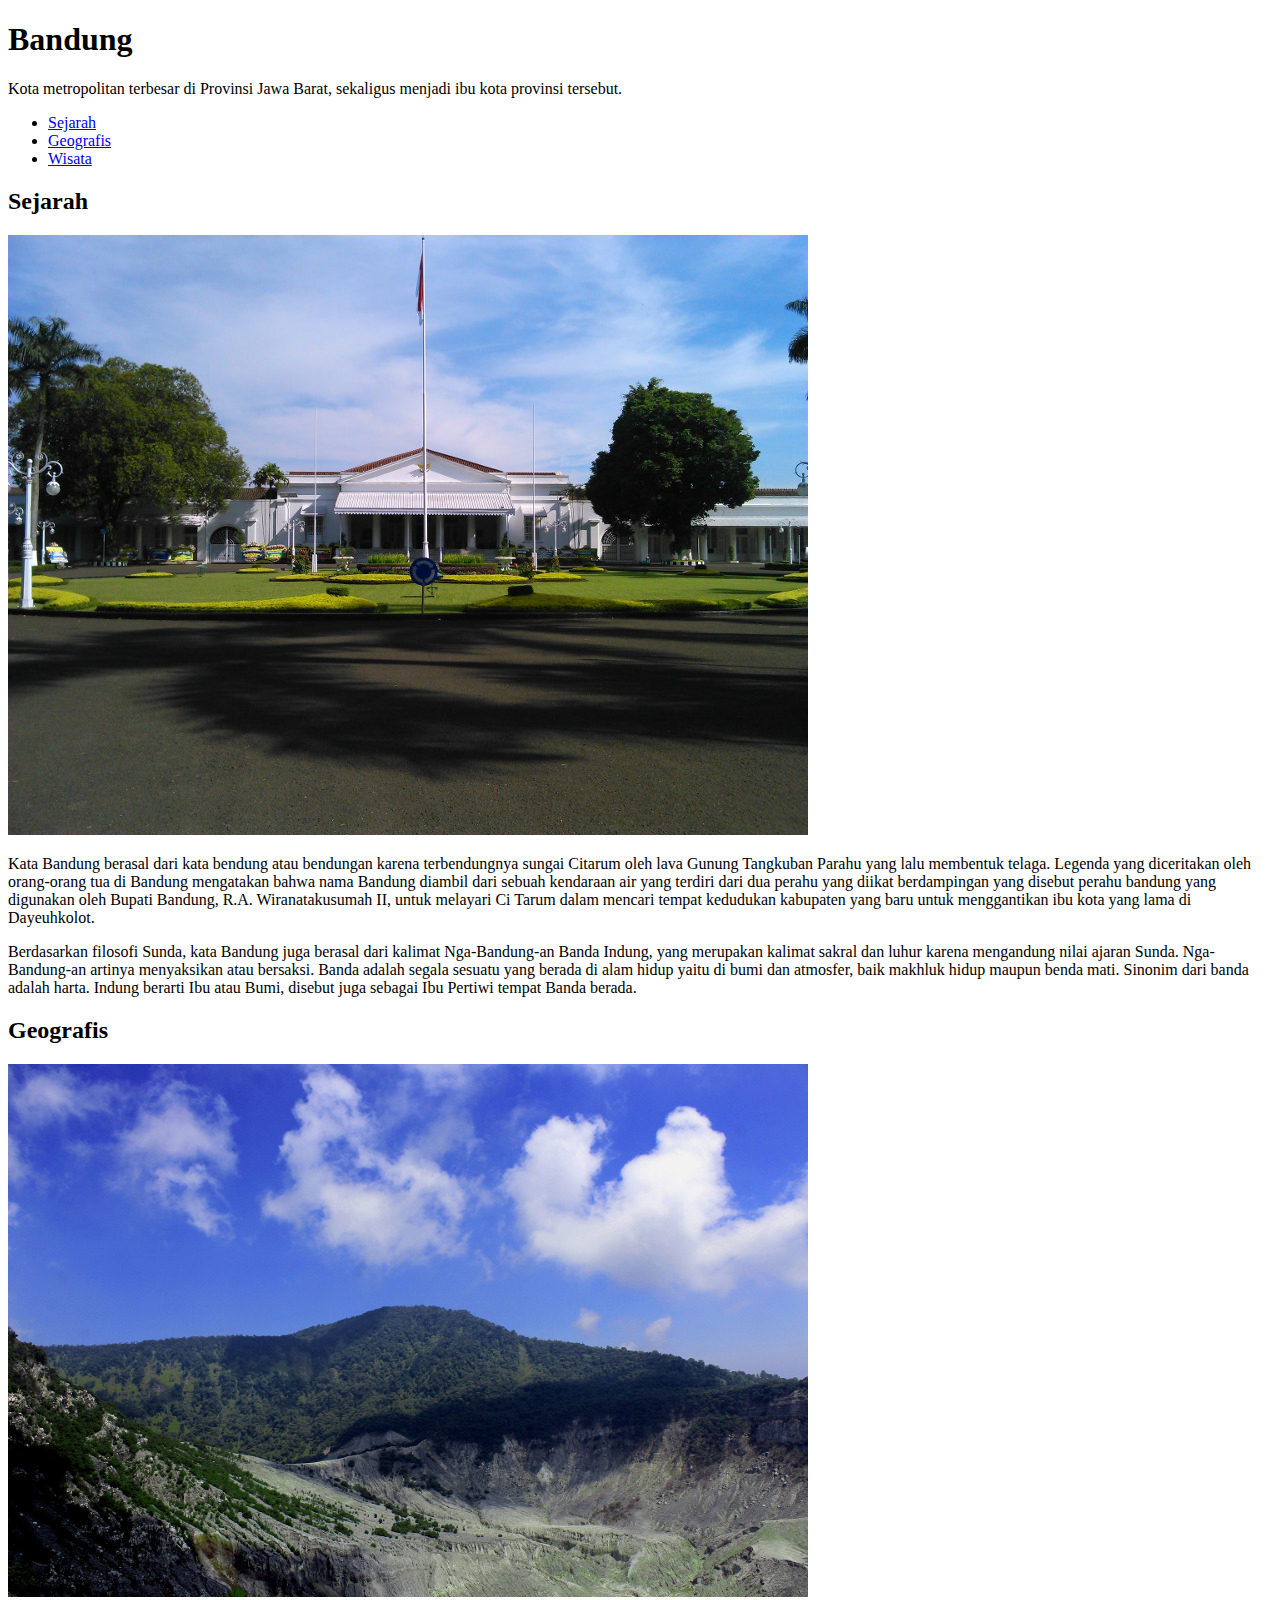
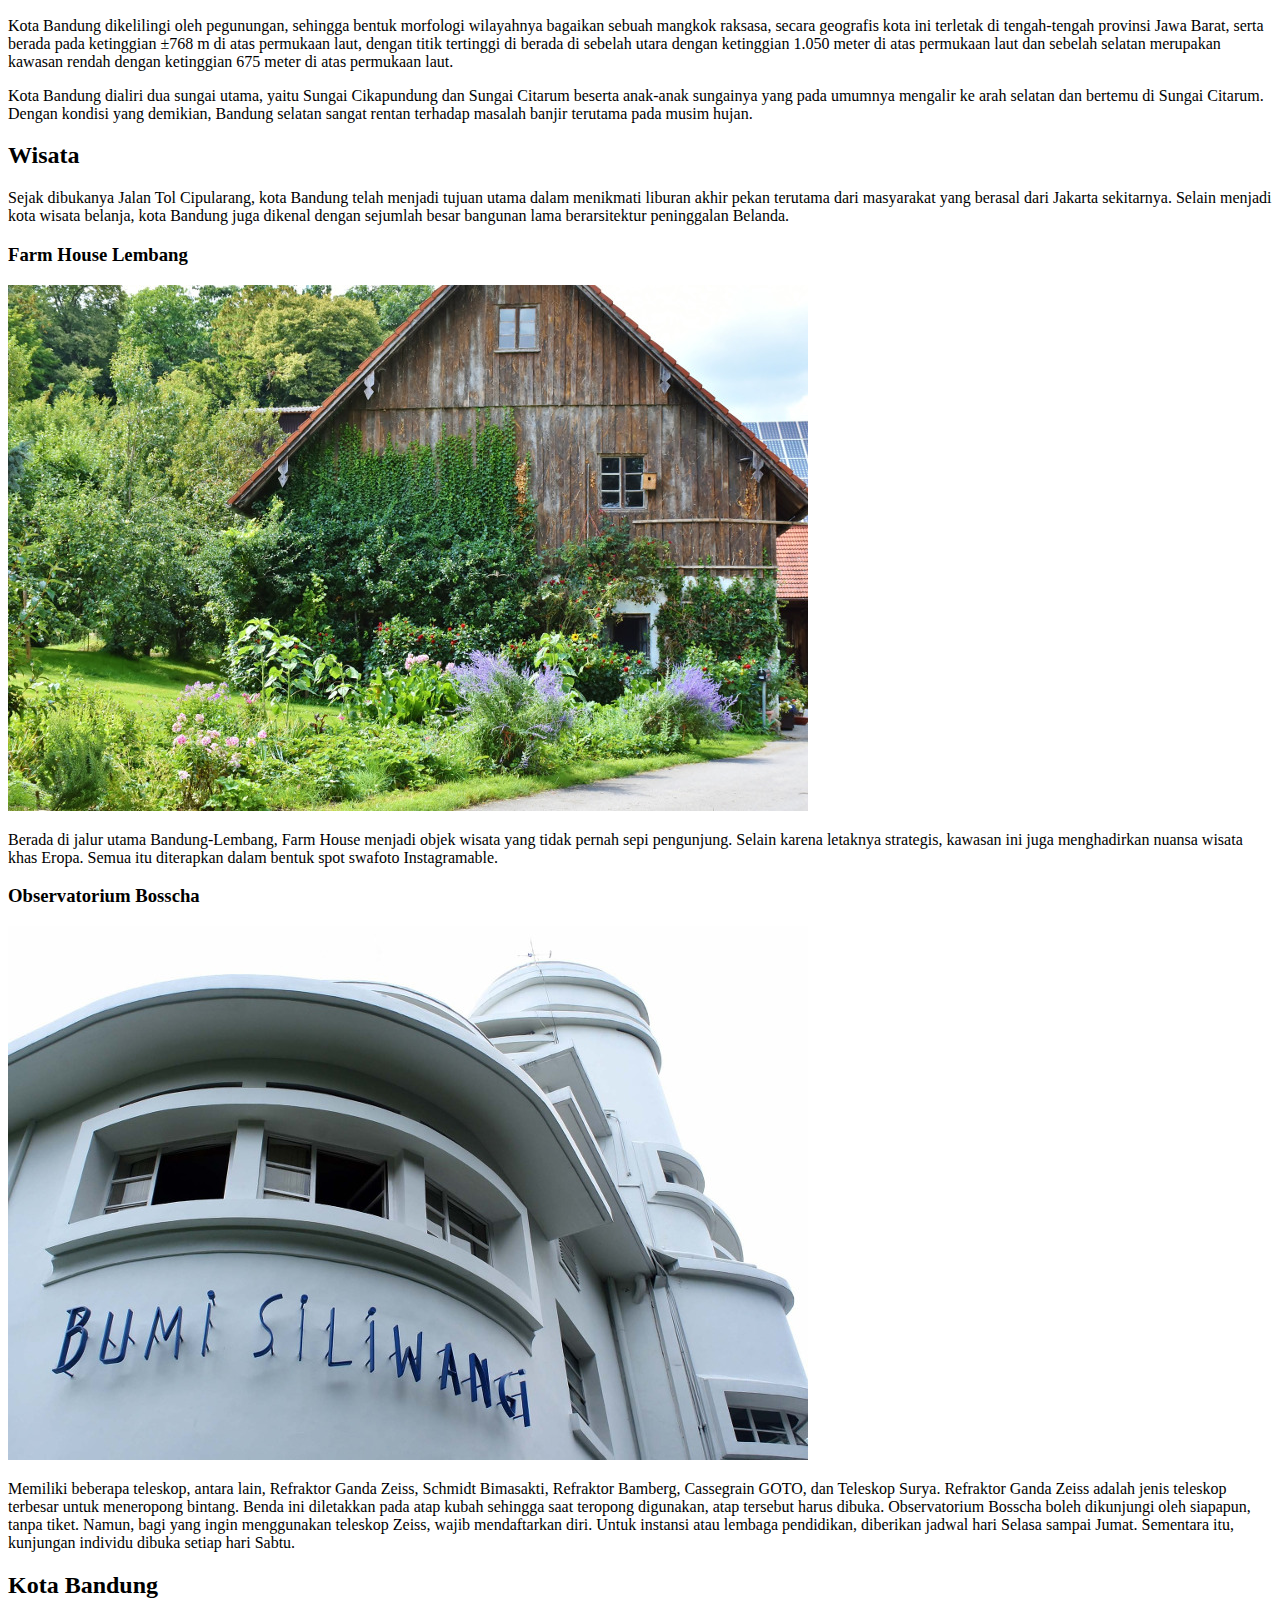
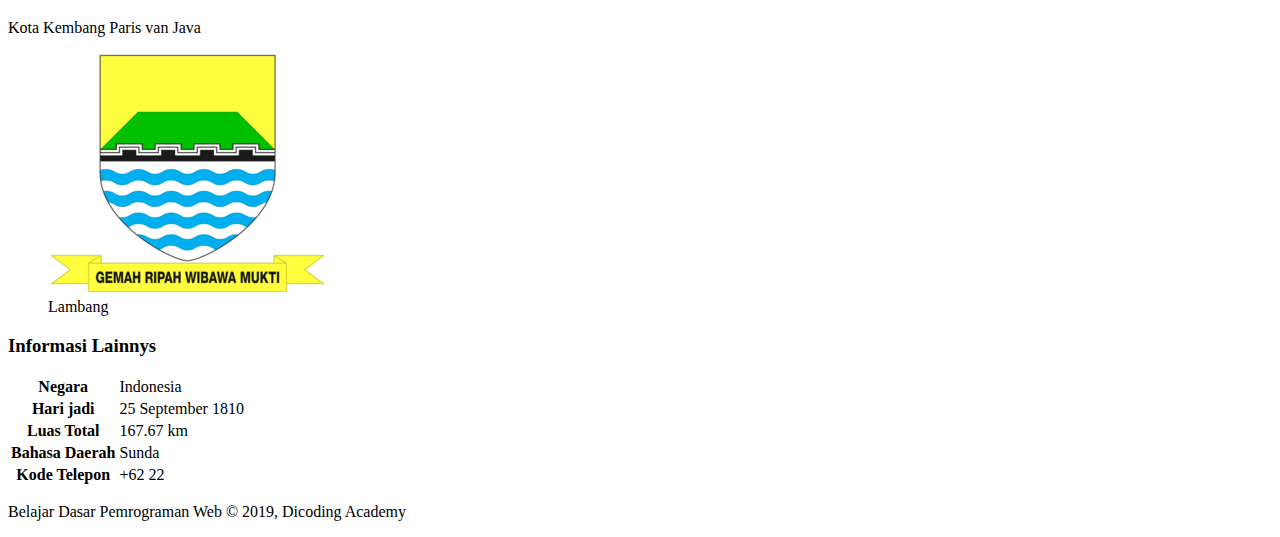
==== index.html @ 27c23dca "Menerapkan Elemen Tabel pada Halaman Profil" ====
<!DOCTYPE html>
<html>

<head>
    <meta charset="utf-8">
    <title>Halaman Profil Bandung</title>
</head>

<body>
    <header>
        <h1>Bandung</h1>
        <p>
            Kota metropolitan terbesar di Provinsi Jawa Barat, sekaligus menjadi ibu
            kota provinsi tersebut.
        </p>

        <nav>
            <ul>
                <li>
                    <a href="#sejarah">Sejarah</a>
                </li>
                <li>
                    <a href="#geografis">Geografis</a>
                </li>
                <li>
                    <a href="#wisata">Wisata</a>
                </li>
            </ul>
        </nav>
    </header>

    <main>
        <div id="content">
            <article id="sejarah">
                <h2>Sejarah</h2>
                <img src="assets/image/history.jpg" alt="Sejarah" />
                <p>
                    Kata Bandung berasal dari kata bendung atau bendungan karena terbendungnya
                    sungai Citarum oleh lava Gunung Tangkuban Parahu yang lalu membentuk
                    telaga. Legenda yang diceritakan oleh orang-orang tua di Bandung
                    mengatakan bahwa nama Bandung diambil dari sebuah kendaraan air yang
                    terdiri dari dua perahu yang diikat berdampingan yang disebut perahu
                    bandung yang digunakan oleh Bupati Bandung, R.A. Wiranatakusumah II, untuk
                    melayari Ci Tarum dalam mencari tempat kedudukan kabupaten yang baru untuk
                    menggantikan ibu kota yang lama di Dayeuhkolot.
                </p>
                <p>
                    Berdasarkan filosofi Sunda, kata Bandung juga berasal dari kalimat
                    Nga-Bandung-an Banda Indung, yang merupakan kalimat sakral dan luhur
                    karena mengandung nilai ajaran Sunda. Nga-Bandung-an artinya menyaksikan
                    atau bersaksi. Banda adalah segala sesuatu yang berada di alam hidup yaitu
                    di bumi dan atmosfer, baik makhluk hidup maupun benda mati. Sinonim dari
                    banda adalah harta. Indung berarti Ibu atau Bumi, disebut juga sebagai Ibu
                    Pertiwi tempat Banda berada.
                </p>
            </article>

            <article id="geografis">
                <h2>Geografis</h2>
                <img src="assets/image/geografis.jpg" alt="Geografis" />
                <p>
                    Kota Bandung dikelilingi oleh pegunungan, sehingga bentuk morfologi
                    wilayahnya bagaikan sebuah mangkok raksasa, secara geografis kota ini
                    terletak di tengah-tengah provinsi Jawa Barat, serta berada pada
                    ketinggian ±768 m di atas permukaan laut, dengan titik tertinggi di berada
                    di sebelah utara dengan ketinggian 1.050 meter di atas permukaan laut dan
                    sebelah selatan merupakan kawasan rendah dengan ketinggian 675 meter di
                    atas permukaan laut.
                </p>
                <p>
                    Kota Bandung dialiri dua sungai utama, yaitu Sungai Cikapundung dan Sungai
                    Citarum beserta anak-anak sungainya yang pada umumnya mengalir ke arah
                    selatan dan bertemu di Sungai Citarum. Dengan kondisi yang demikian,
                    Bandung selatan sangat rentan terhadap masalah banjir terutama pada musim
                    hujan.
                </p>
            </article>

            <article id="wisata">
                <h2>Wisata</h2>
                <p>
                    Sejak dibukanya Jalan Tol Cipularang, kota Bandung telah menjadi tujuan
                    utama dalam menikmati liburan akhir pekan terutama dari masyarakat yang
                    berasal dari Jakarta sekitarnya. Selain menjadi kota wisata belanja, kota
                    Bandung juga dikenal dengan sejumlah besar bangunan lama berarsitektur
                    peninggalan Belanda.
                </p>

                <section>
                    <h3>Farm House Lembang</h3>
                    <img src="assets/image/farm-house.jpg" alt="Farm house" />
                    <p>
                        Berada di jalur utama Bandung-Lembang, Farm House menjadi objek wisata
                        yang tidak pernah sepi pengunjung. Selain karena letaknya strategis,
                        kawasan ini juga menghadirkan nuansa wisata khas Eropa. Semua itu
                        diterapkan dalam bentuk spot swafoto Instagramable.
                    </p>
                </section>

                <section>
                    <h3>Observatorium Bosscha</h3>
                    <img src="assets/image/bosscha.jpg" alt="Bosscha" />
                    <p>
                        Memiliki beberapa teleskop, antara lain, Refraktor Ganda Zeiss, Schmidt
                        Bimasakti, Refraktor Bamberg, Cassegrain GOTO, dan Teleskop Surya.
                        Refraktor Ganda Zeiss adalah jenis teleskop terbesar untuk meneropong
                        bintang. Benda ini diletakkan pada atap kubah sehingga saat teropong
                        digunakan, atap tersebut harus dibuka. Observatorium Bosscha boleh
                        dikunjungi oleh siapapun, tanpa tiket. Namun, bagi yang ingin menggunakan
                        teleskop Zeiss, wajib mendaftarkan diri. Untuk instansi atau lembaga
                        pendidikan, diberikan jadwal hari Selasa sampai Jumat. Sementara itu,
                        kunjungan individu dibuka setiap hari Sabtu.
                    </p>
                </section>
            </article>
        </div>

        <aside>
            <article>
                <header>
                    <h2>Kota Bandung</h2>
                    <p>Kota Kembang Paris van Java</p>
                    <figure>
                        <img src="assets/image/bandung-badge.png">
                        <figcaption>Lambang</figcaption>
                    </figure>
                </header>

                <section>
                    <h3>Informasi Lainnys</h3>

                    <table>
                        <tr>
                            <th>Negara</th>
                            <td>Indonesia</td>
                        </tr>
                        <tr>
                            <th>Hari jadi</th>
                            <td>25 September 1810</td>
                        </tr>
                        <tr>
                            <th>Luas Total</th>
                            <td>167.67 km</td>
                        </tr>
                        <tr>
                            <th>Bahasa Daerah</th>
                            <td>Sunda</td>
                        </tr>
                        <tr>
                            <th>Kode Telepon</th>
                            <td>+62 22</td>
                        </tr>
                    </table>
                </section>
            </article>
        </aside>
    </main>

    <footer>
        <p>Belajar Dasar Pemrograman Web &#169; 2019, Dicoding Academy</p>
    </footer>
</body>

</html>
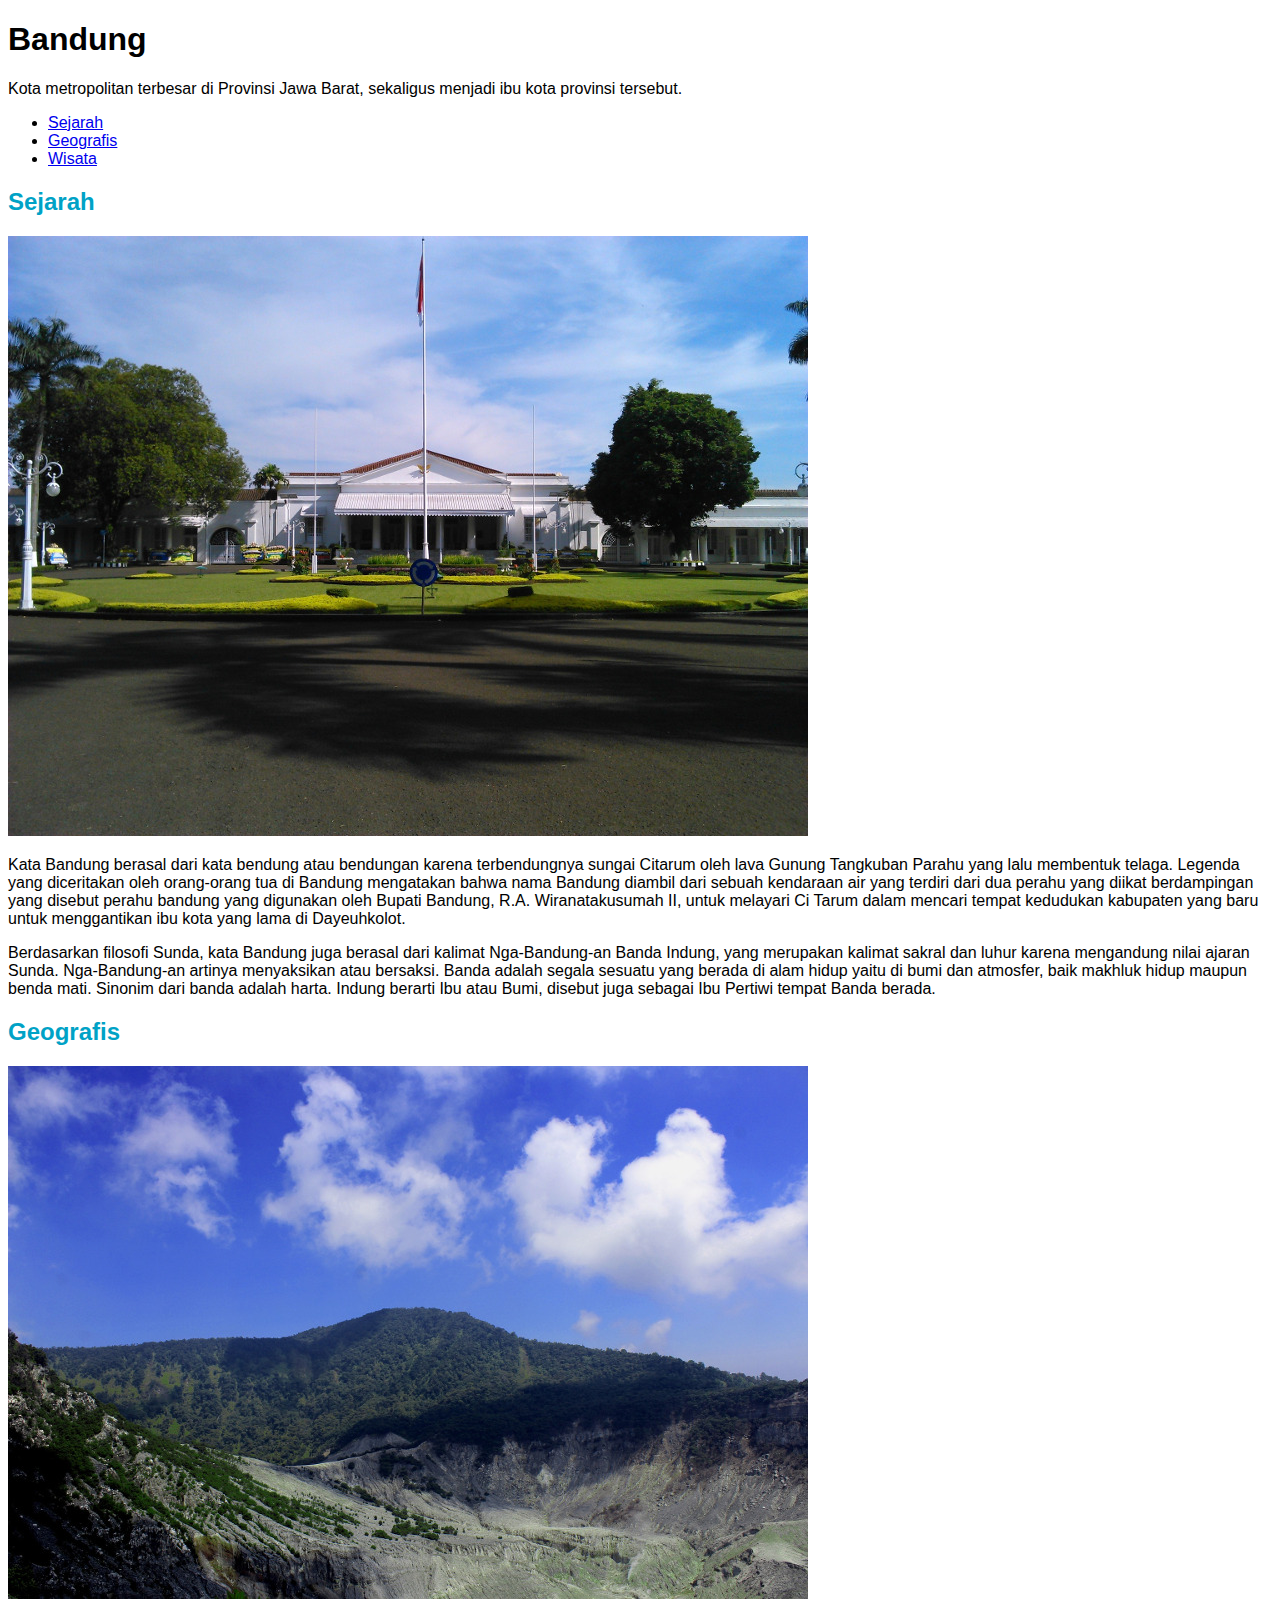
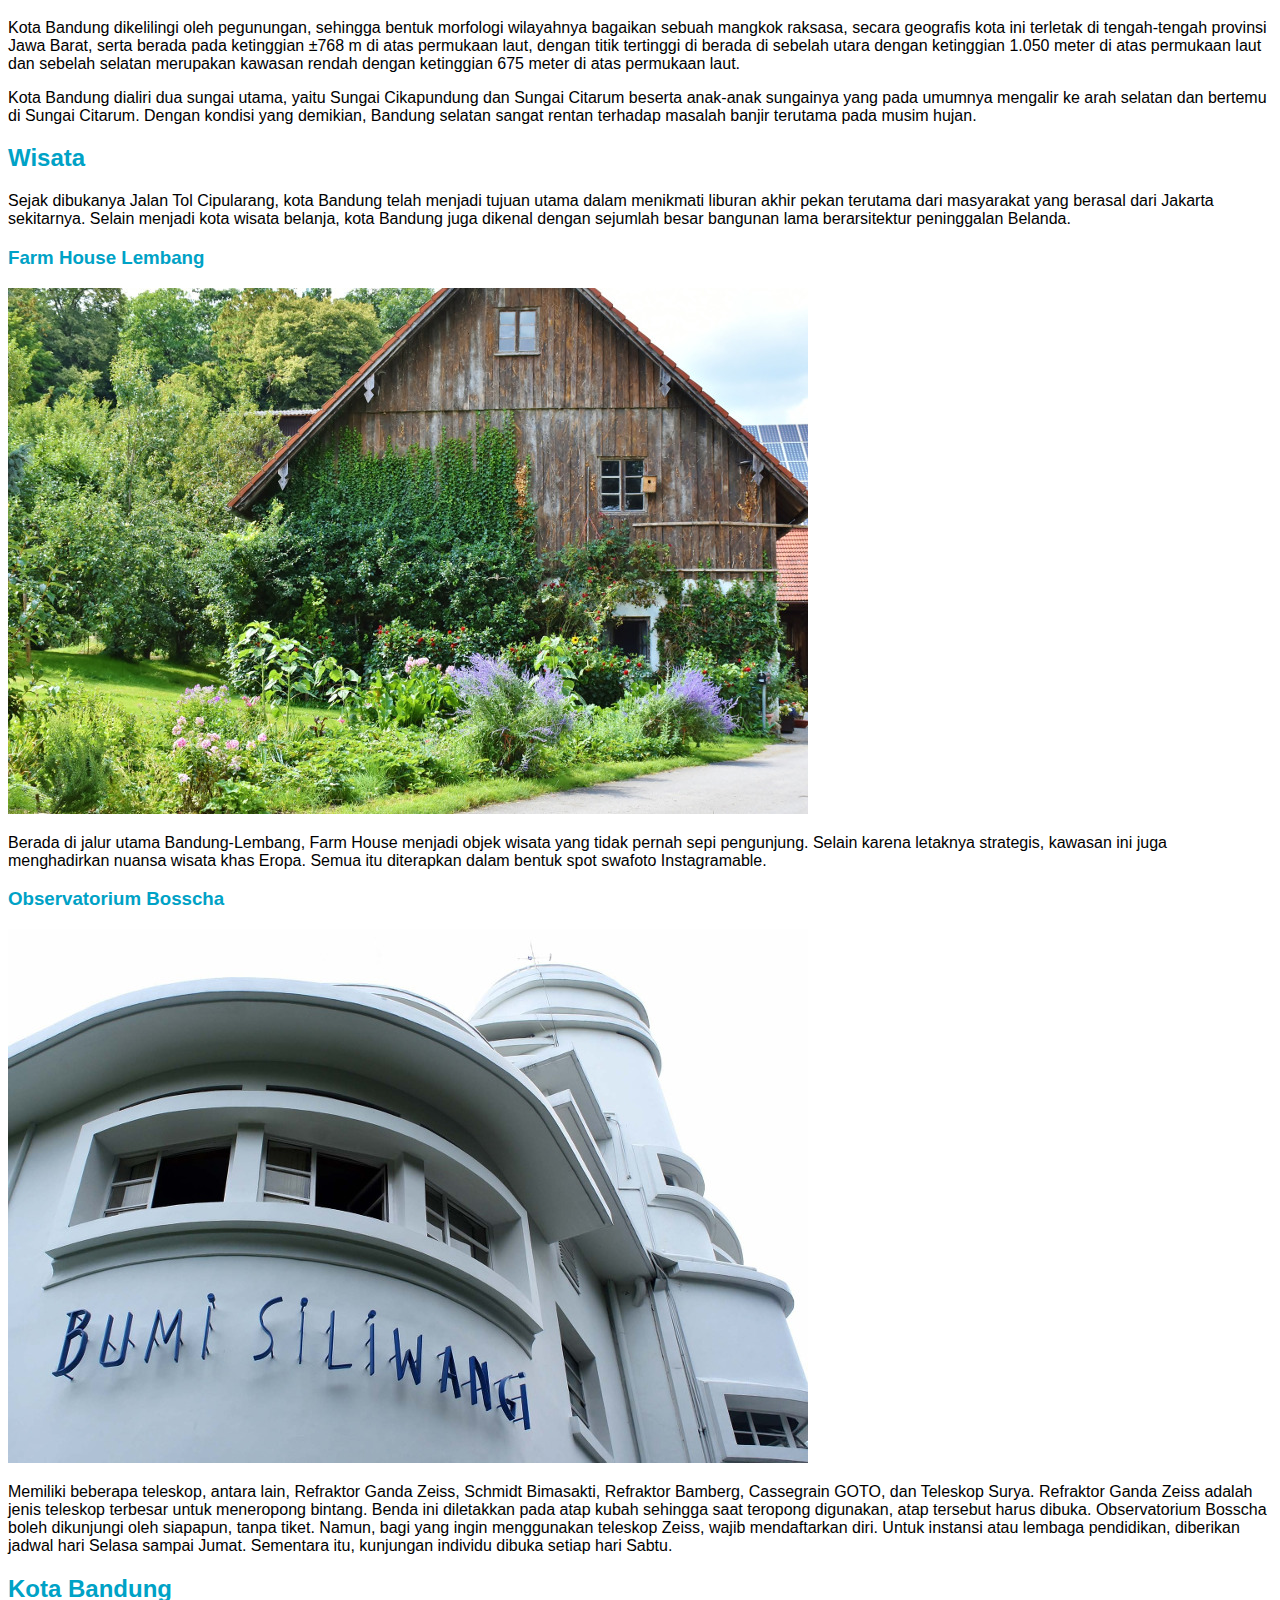
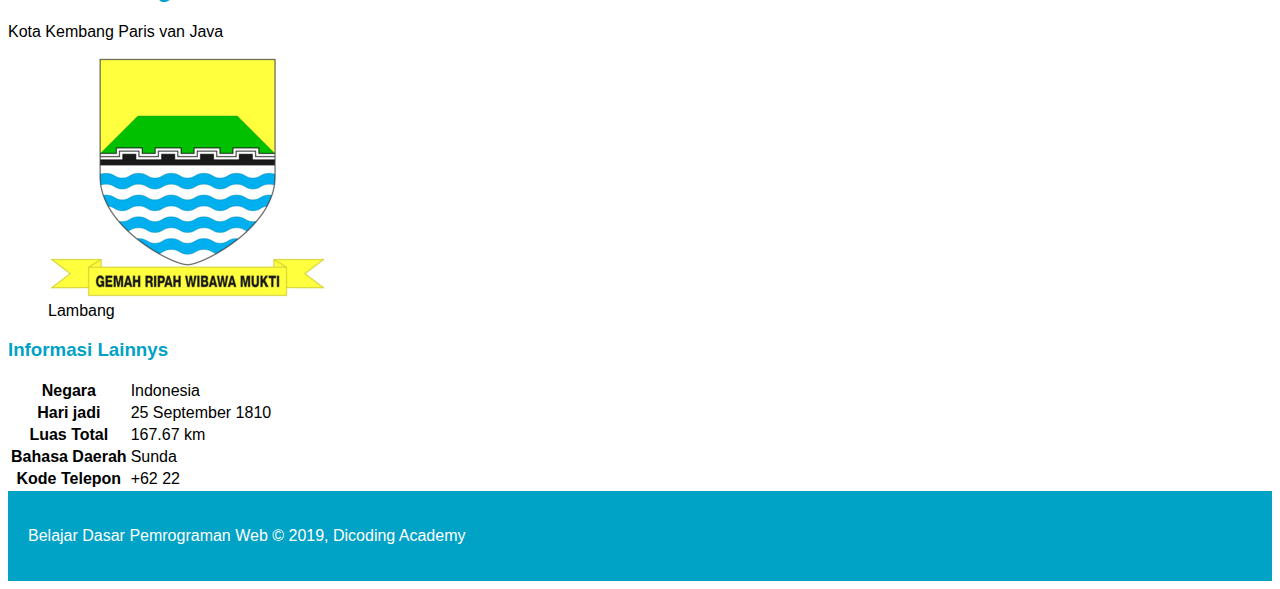
==== commit ffb50912: "Styling untuk Halaman Profil" ====
--- a/index.html
+++ b/index.html
@@ -4,6 +4,7 @@
 <head>
     <meta charset="utf-8">
     <title>Halaman Profil Bandung</title>
+    <link rel="stylesheet" href="assets/styles/style.css">
 </head>
 
 <body>
--- a/assets/styles/style.css
+++ b/assets/styles/style.css
@@ -0,0 +1,17 @@
+body {
+    font-family: sans-serif;
+}
+   
+h2 {
+    color: #00a2c6;
+}
+
+h3 {
+    color: #00A2C6;
+}
+
+footer {
+    padding: 20px;
+    color: white;
+    background-color: #00a2c6;
+}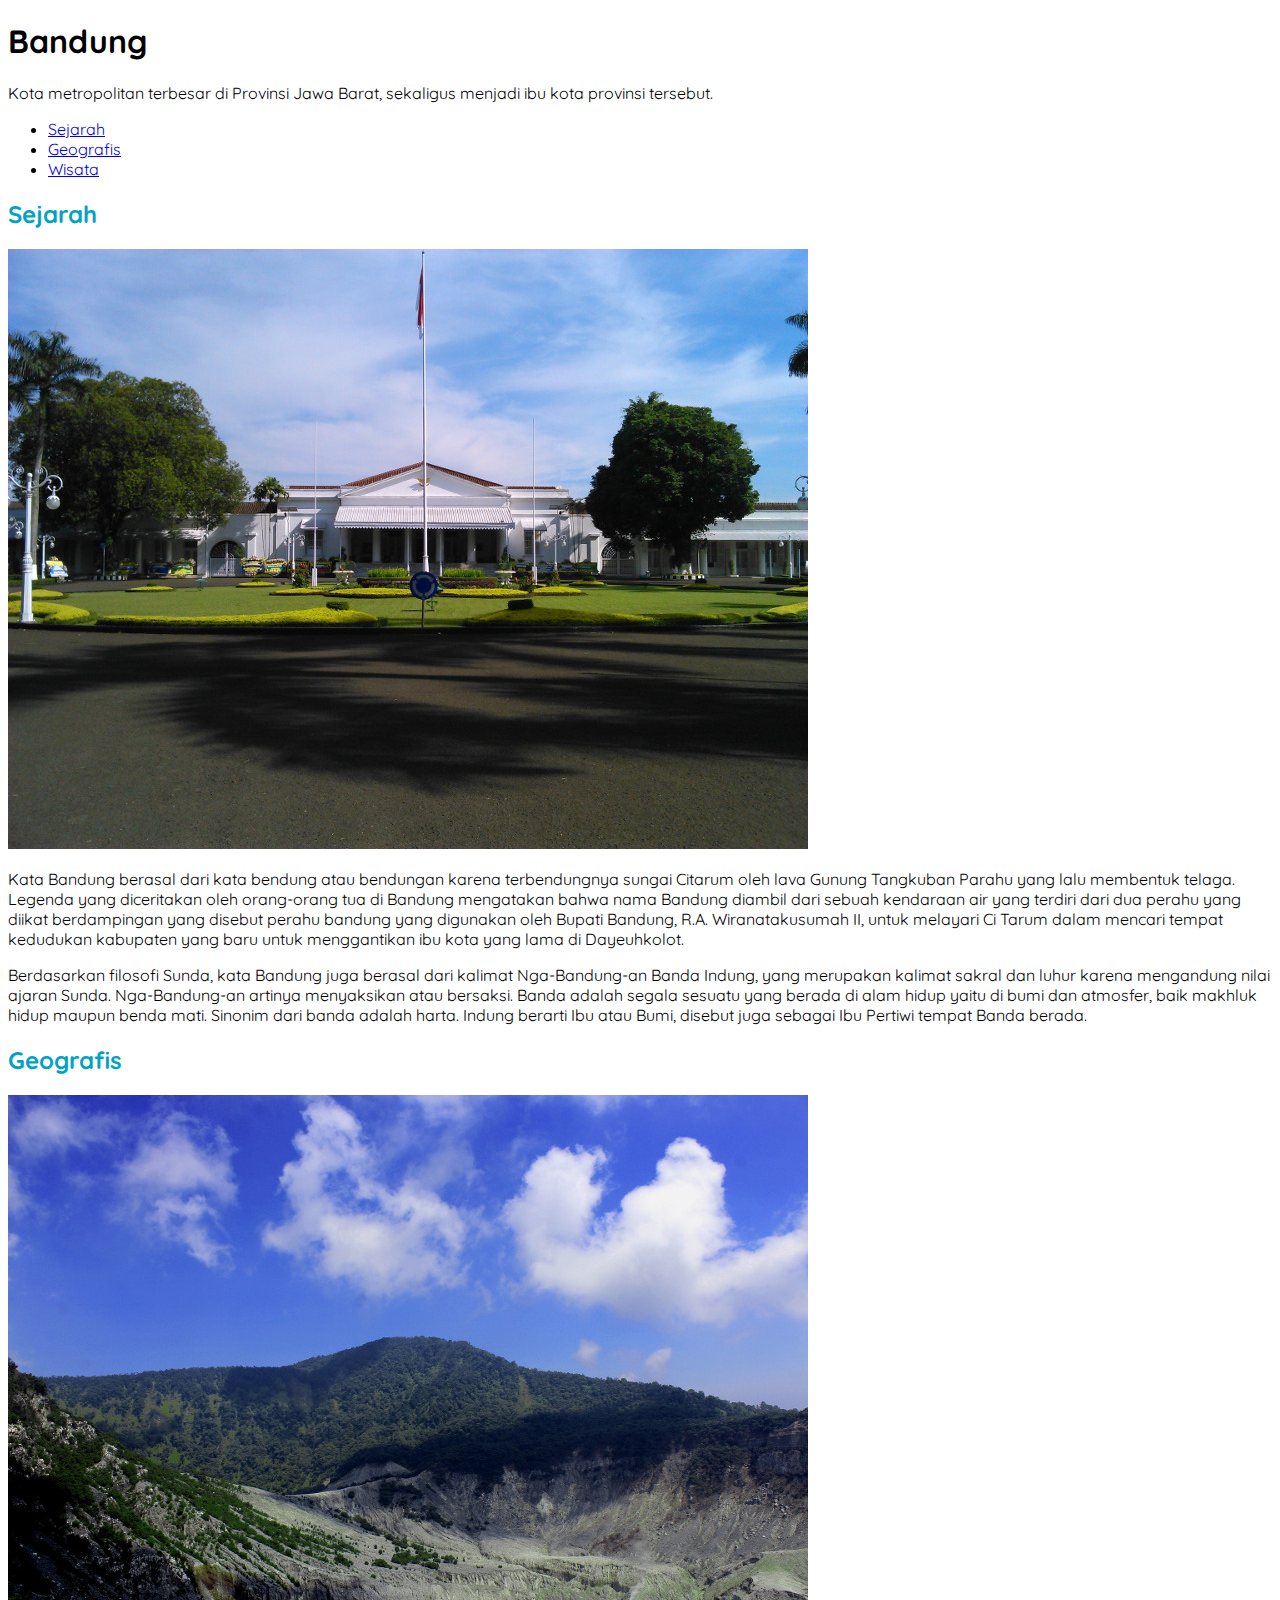
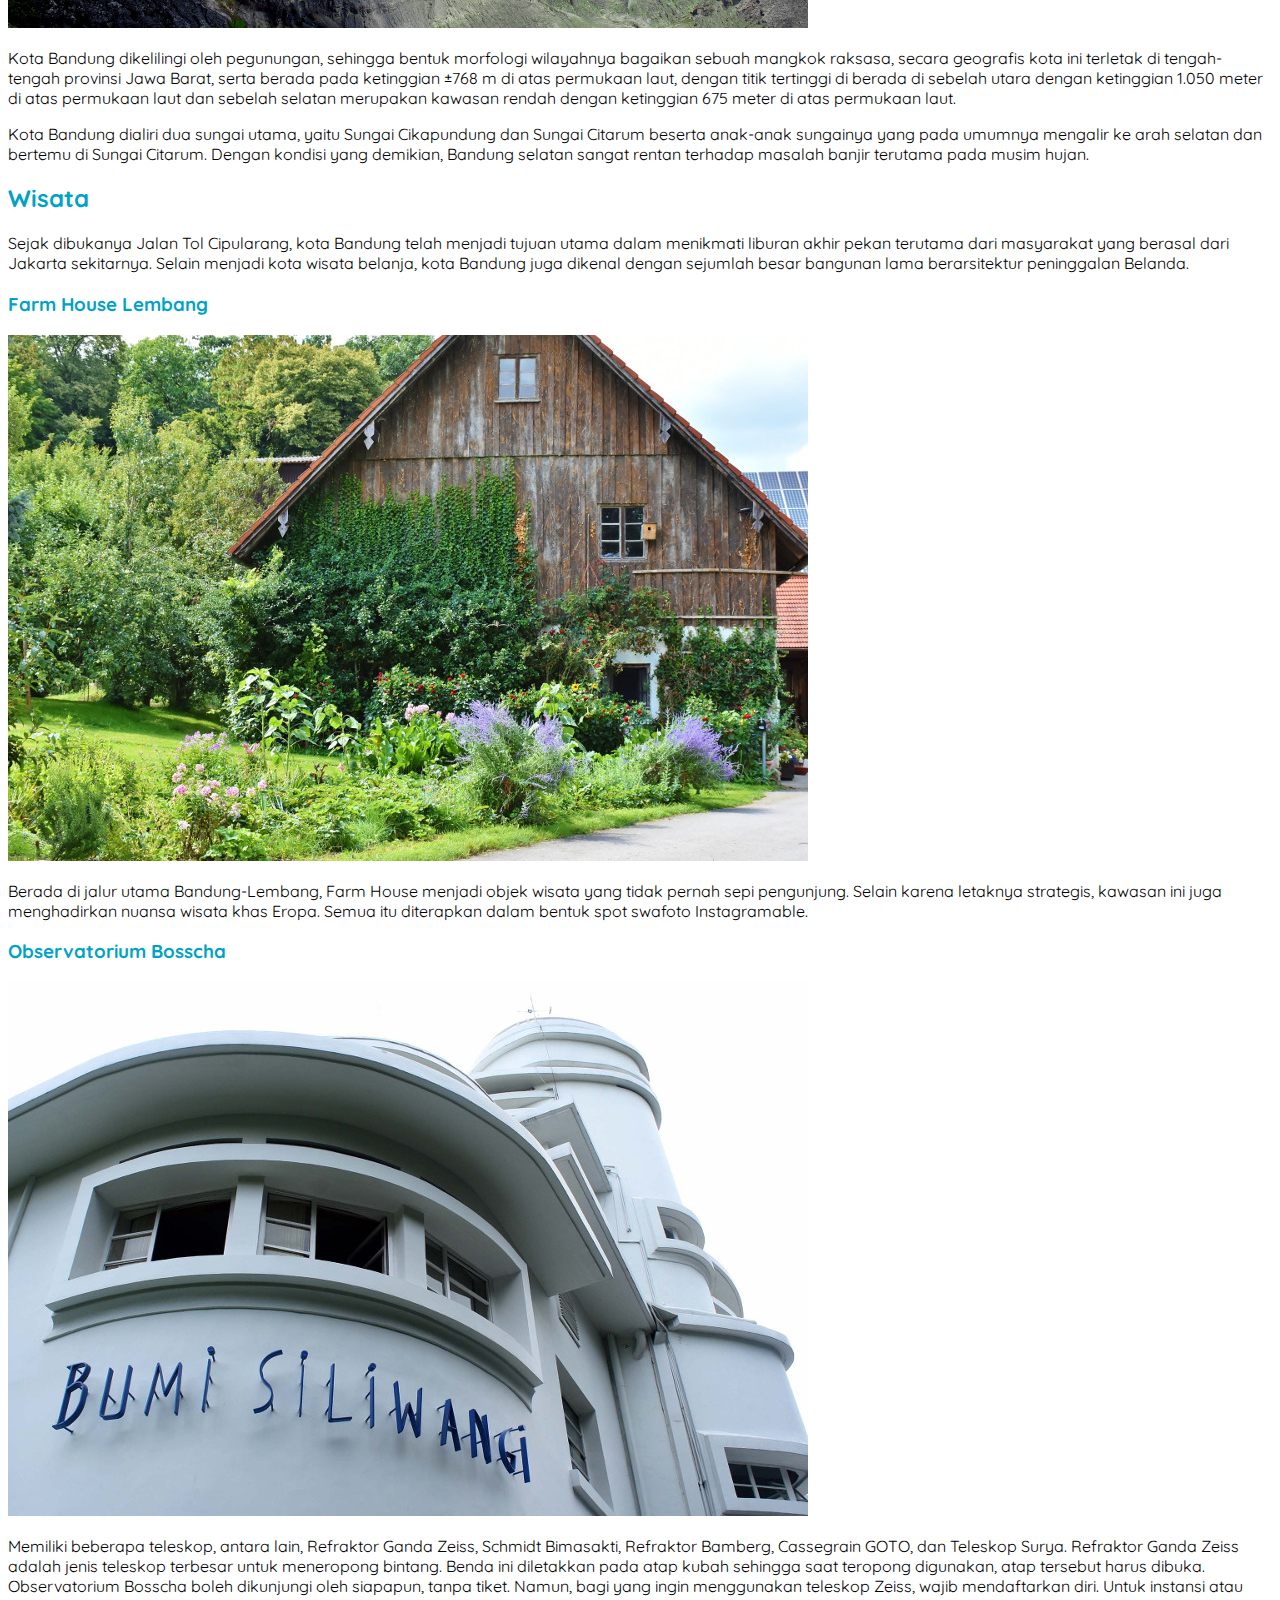
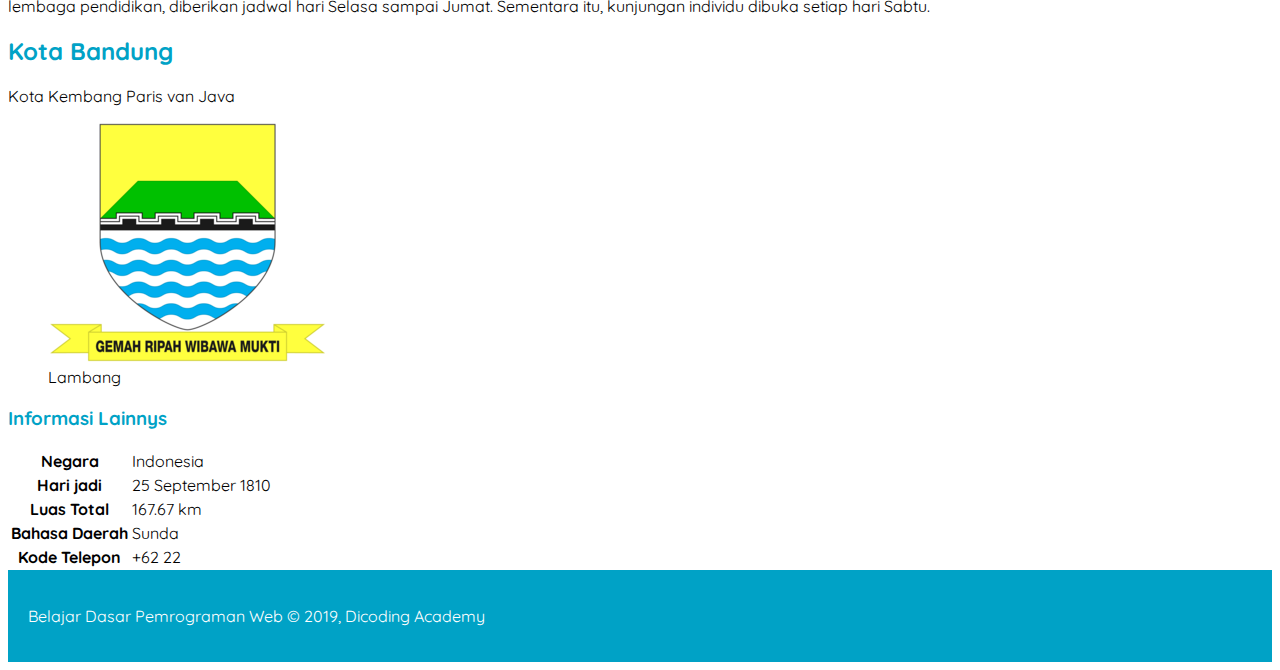
==== commit 29041a1a: "Menerapkan Font Styling pada Halaman Profil" ====
--- a/index.html
+++ b/index.html
@@ -5,6 +5,9 @@
     <meta charset="utf-8">
     <title>Halaman Profil Bandung</title>
     <link rel="stylesheet" href="assets/styles/style.css">
+    <link rel="preconnect" href="https://fonts.googleapis.com">
+    <link rel="preconnect" href="https://fonts.gstatic.com" crossorigin>
+    <link href="https://fonts.googleapis.com/css2?family=Quicksand:wght@300..700&display=swap" rel="stylesheet">
 </head>
 
 <body>
--- a/assets/styles/style.css
+++ b/assets/styles/style.css
@@ -1,12 +1,8 @@
 body {
-    font-family: sans-serif;
+    font-family: 'Quicksand', sans-serif;
 }
    
-h2 {
-    color: #00a2c6;
-}
-
-h3 {
+h2, h3 {
     color: #00A2C6;
 }
 
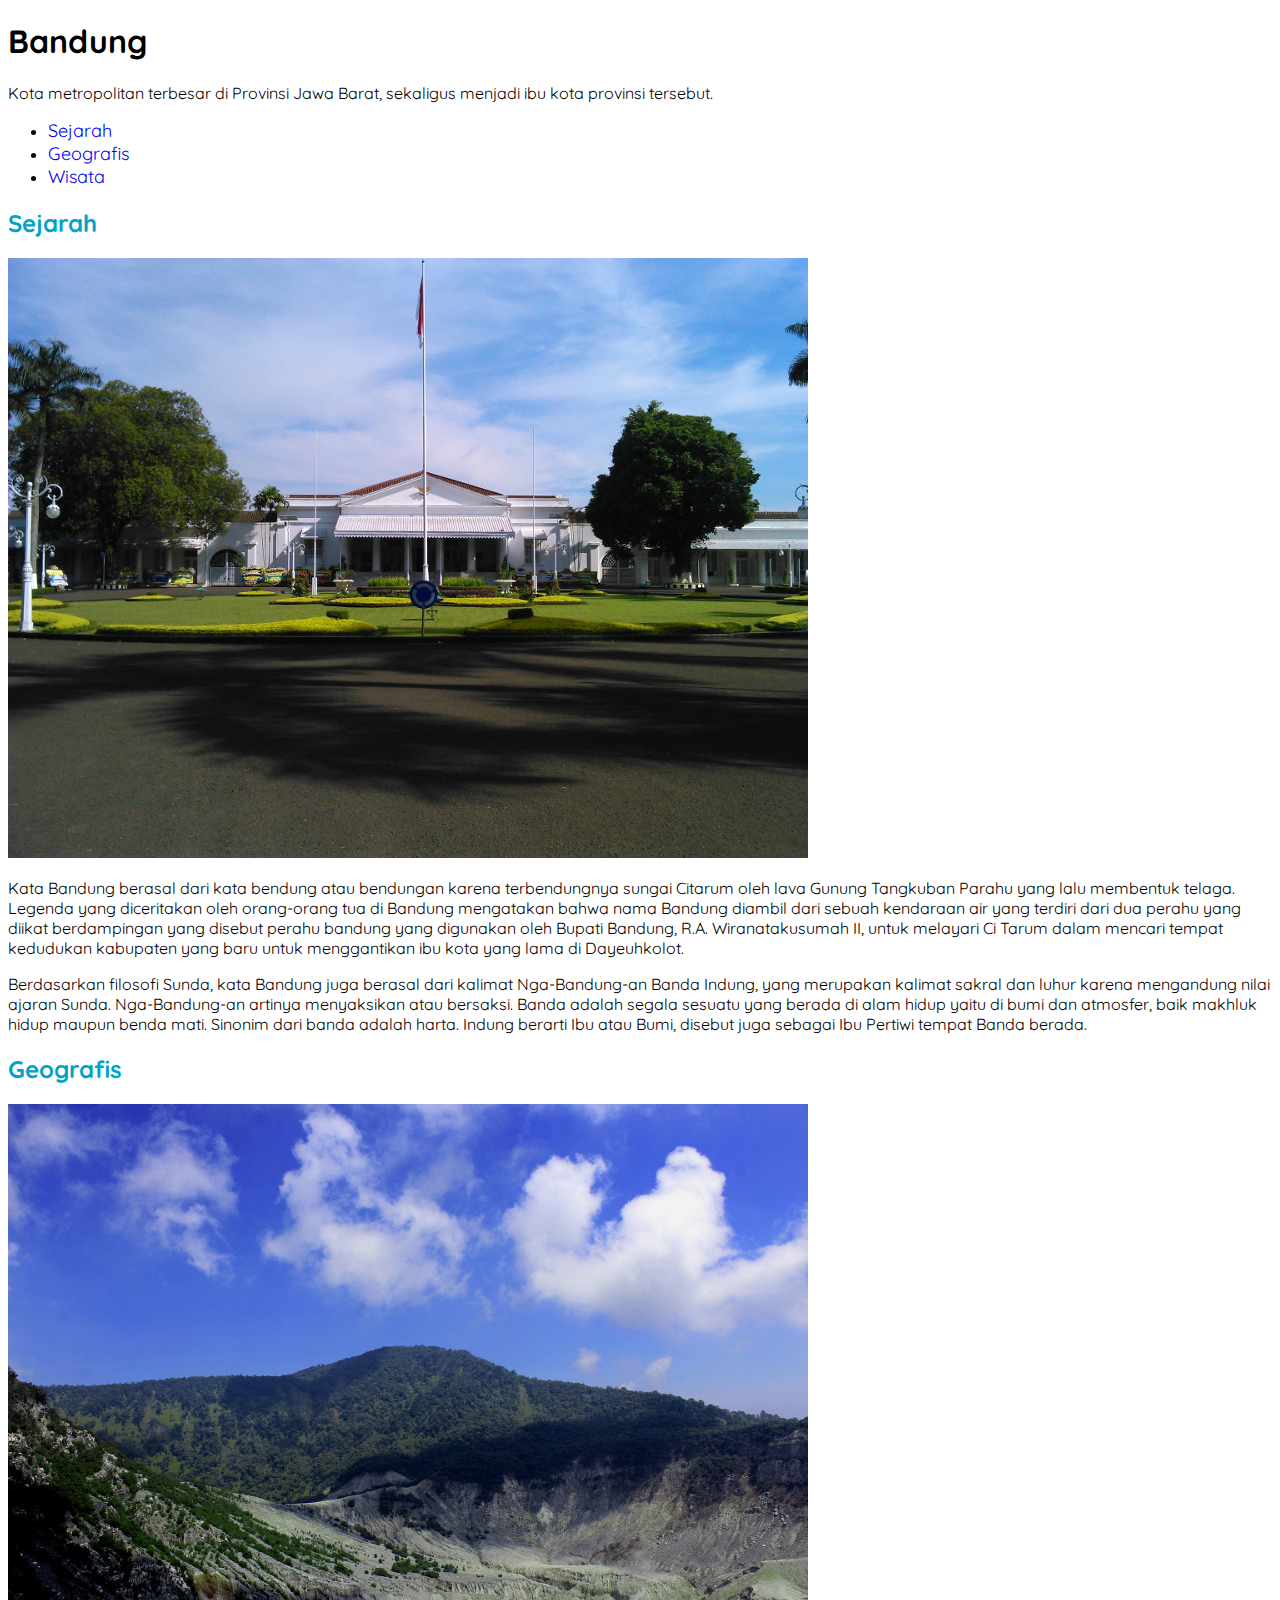
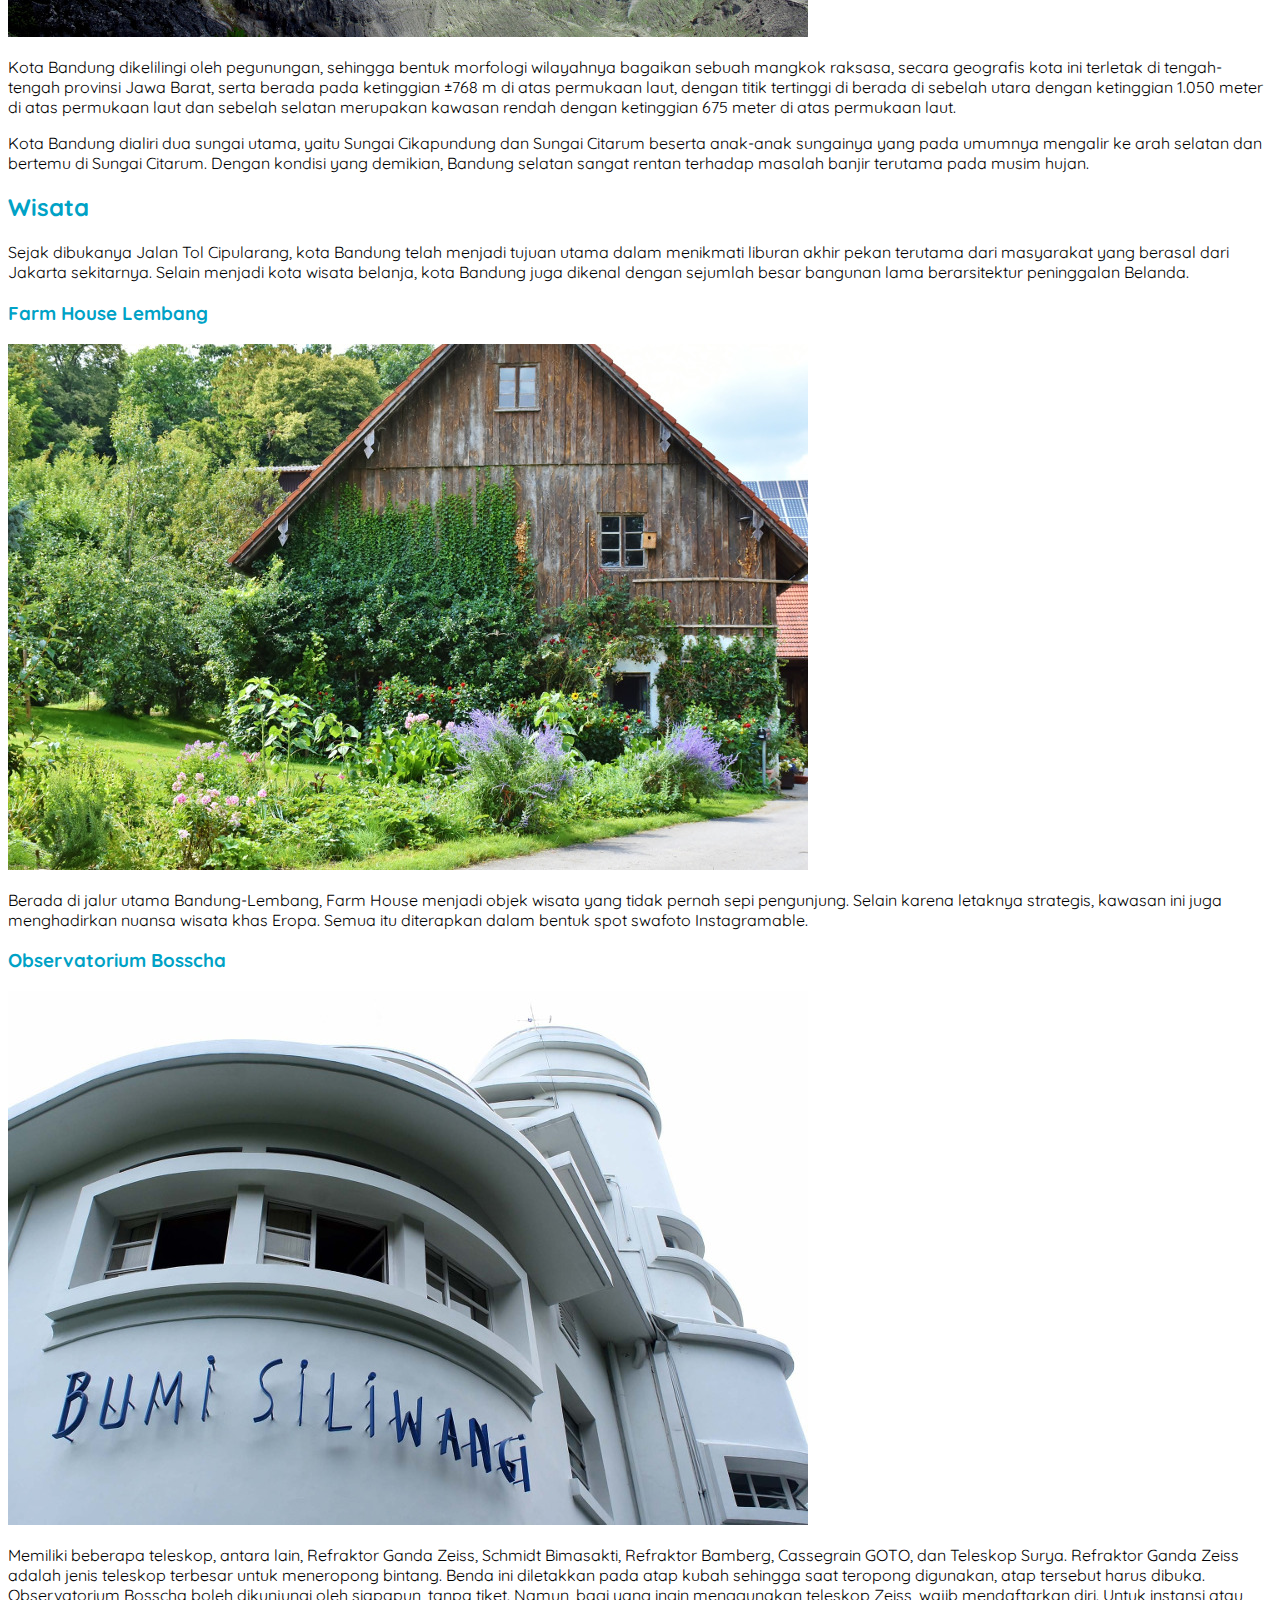
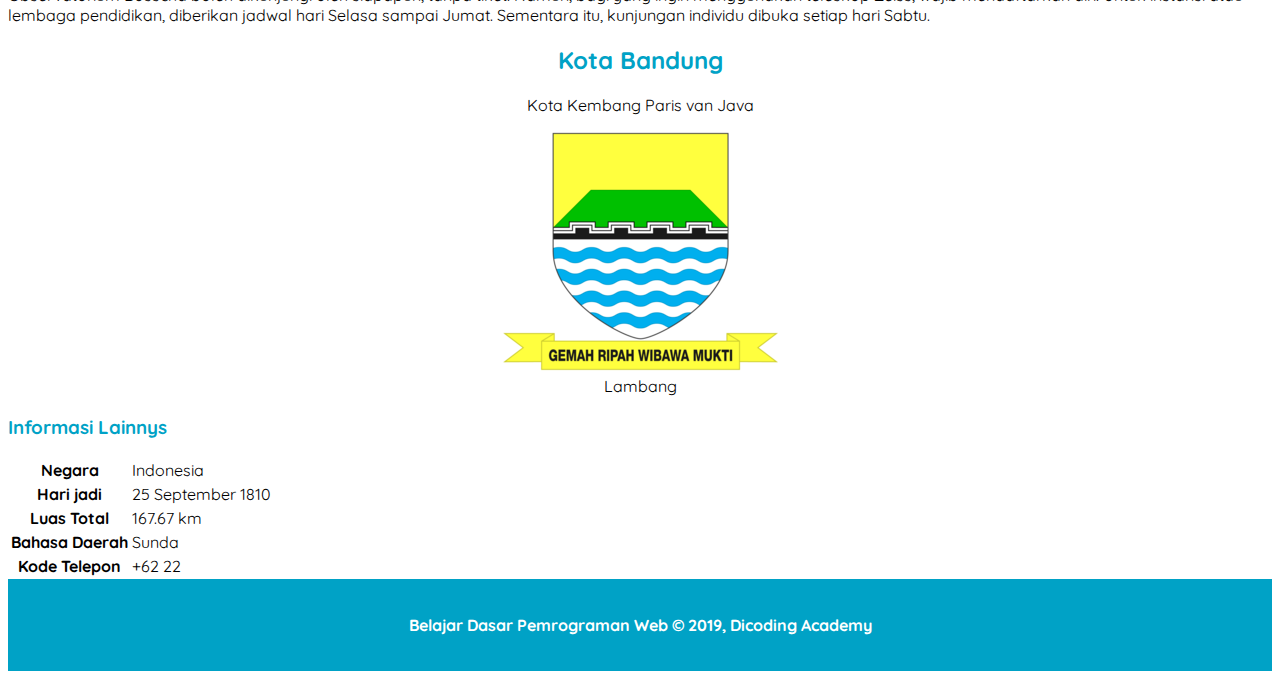
==== commit d055d828: "Menetapkan Ukuran, Ketebalan, dan Alignment Teks di Halaman Profil" ====
--- a/index.html
+++ b/index.html
@@ -120,7 +120,7 @@
         </div>
 
         <aside>
-            <article>
+            <article class="profile">
                 <header>
                     <h2>Kota Bandung</h2>
                     <p>Kota Kembang Paris van Java</p>
--- a/assets/styles/style.css
+++ b/assets/styles/style.css
@@ -10,4 +10,20 @@
     padding: 20px;
     color: white;
     background-color: #00a2c6;
+    text-align: center;
+    font-weight: bold;
+}
+
+nav a {
+    font-size: 18px;
+    font-weight: 400;
+    text-decoration: none;
+}
+
+nav a:hover {
+    font-weight: bold;
+}
+
+.profile header {
+    text-align: center;
 }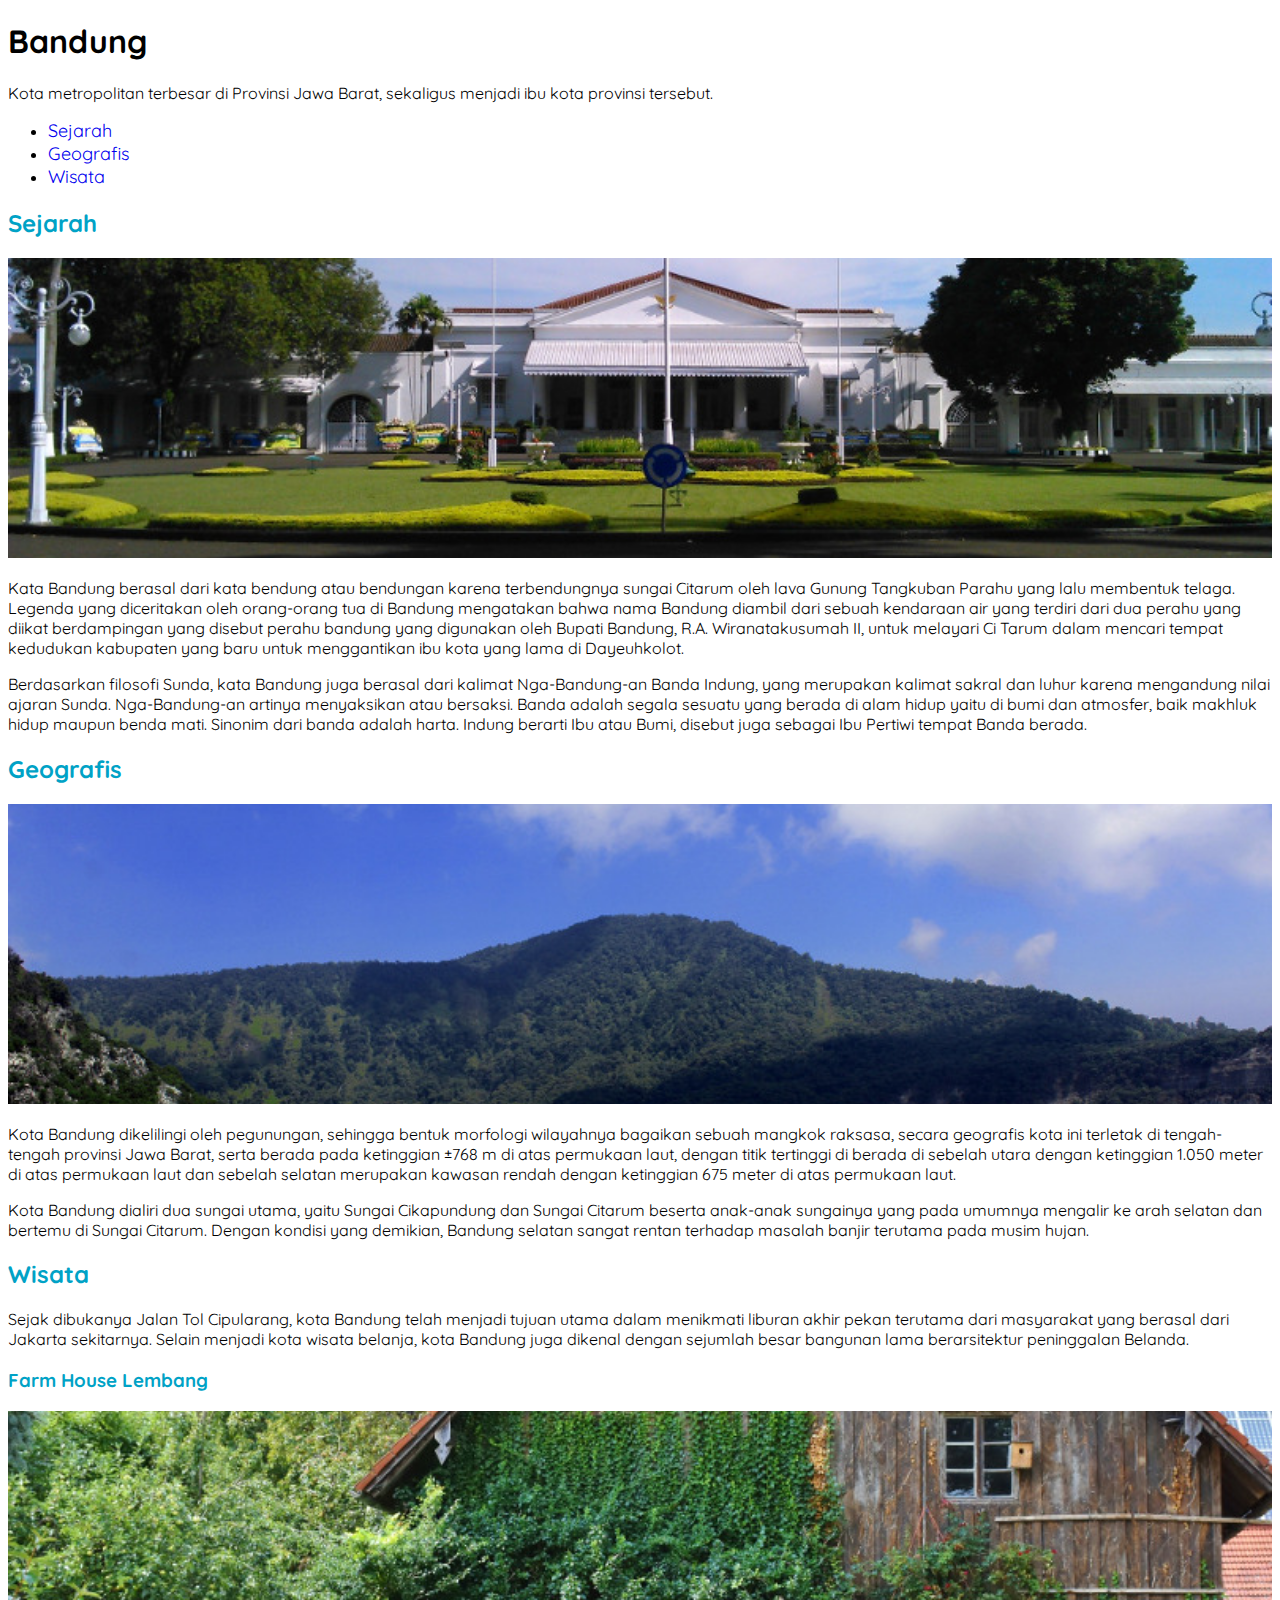
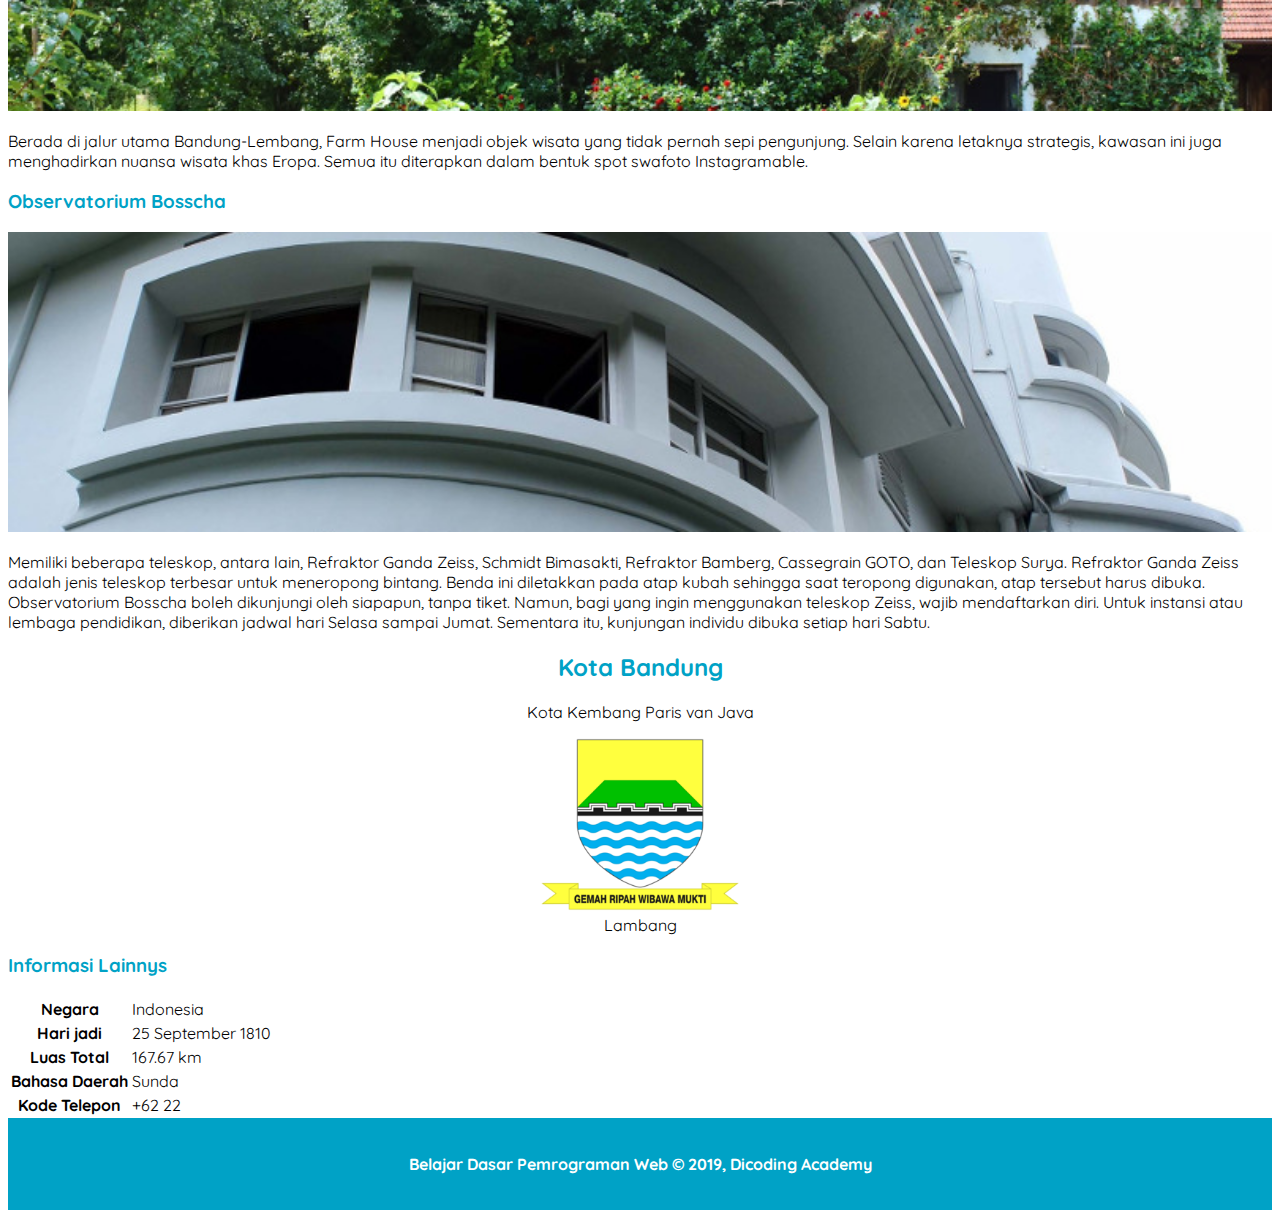
==== commit a7fc04a1: "Mengatur Box Model di Halaman Profil" ====
--- a/index.html
+++ b/index.html
@@ -37,7 +37,7 @@
         <div id="content">
             <article id="sejarah">
                 <h2>Sejarah</h2>
-                <img src="assets/image/history.jpg" alt="Sejarah" />
+                <img src="assets/image/history.jpg" alt="Sejarah" class="featured-image" />
                 <p>
                     Kata Bandung berasal dari kata bendung atau bendungan karena terbendungnya
                     sungai Citarum oleh lava Gunung Tangkuban Parahu yang lalu membentuk
@@ -61,7 +61,7 @@
 
             <article id="geografis">
                 <h2>Geografis</h2>
-                <img src="assets/image/geografis.jpg" alt="Geografis" />
+                <img src="assets/image/geografis.jpg" alt="Geografis" class="featured-image" />
                 <p>
                     Kota Bandung dikelilingi oleh pegunungan, sehingga bentuk morfologi
                     wilayahnya bagaikan sebuah mangkok raksasa, secara geografis kota ini
@@ -92,7 +92,7 @@
 
                 <section>
                     <h3>Farm House Lembang</h3>
-                    <img src="assets/image/farm-house.jpg" alt="Farm house" />
+                    <img src="assets/image/farm-house.jpg" alt="Farm house" class="featured-image" />
                     <p>
                         Berada di jalur utama Bandung-Lembang, Farm House menjadi objek wisata
                         yang tidak pernah sepi pengunjung. Selain karena letaknya strategis,
@@ -103,7 +103,7 @@
 
                 <section>
                     <h3>Observatorium Bosscha</h3>
-                    <img src="assets/image/bosscha.jpg" alt="Bosscha" />
+                    <img src="assets/image/bosscha.jpg" alt="Bosscha" class="featured-image" />
                     <p>
                         Memiliki beberapa teleskop, antara lain, Refraktor Ganda Zeiss, Schmidt
                         Bimasakti, Refraktor Bamberg, Cassegrain GOTO, dan Teleskop Surya.
--- a/assets/styles/style.css
+++ b/assets/styles/style.css
@@ -26,4 +26,15 @@
 
 .profile header {
     text-align: center;
+}
+
+.featured-image {
+    width: 100%;
+    max-height: 300px;
+    object-fit: cover;
+    object-position: center;
+}
+
+.profile img {
+    width: 200px;
 }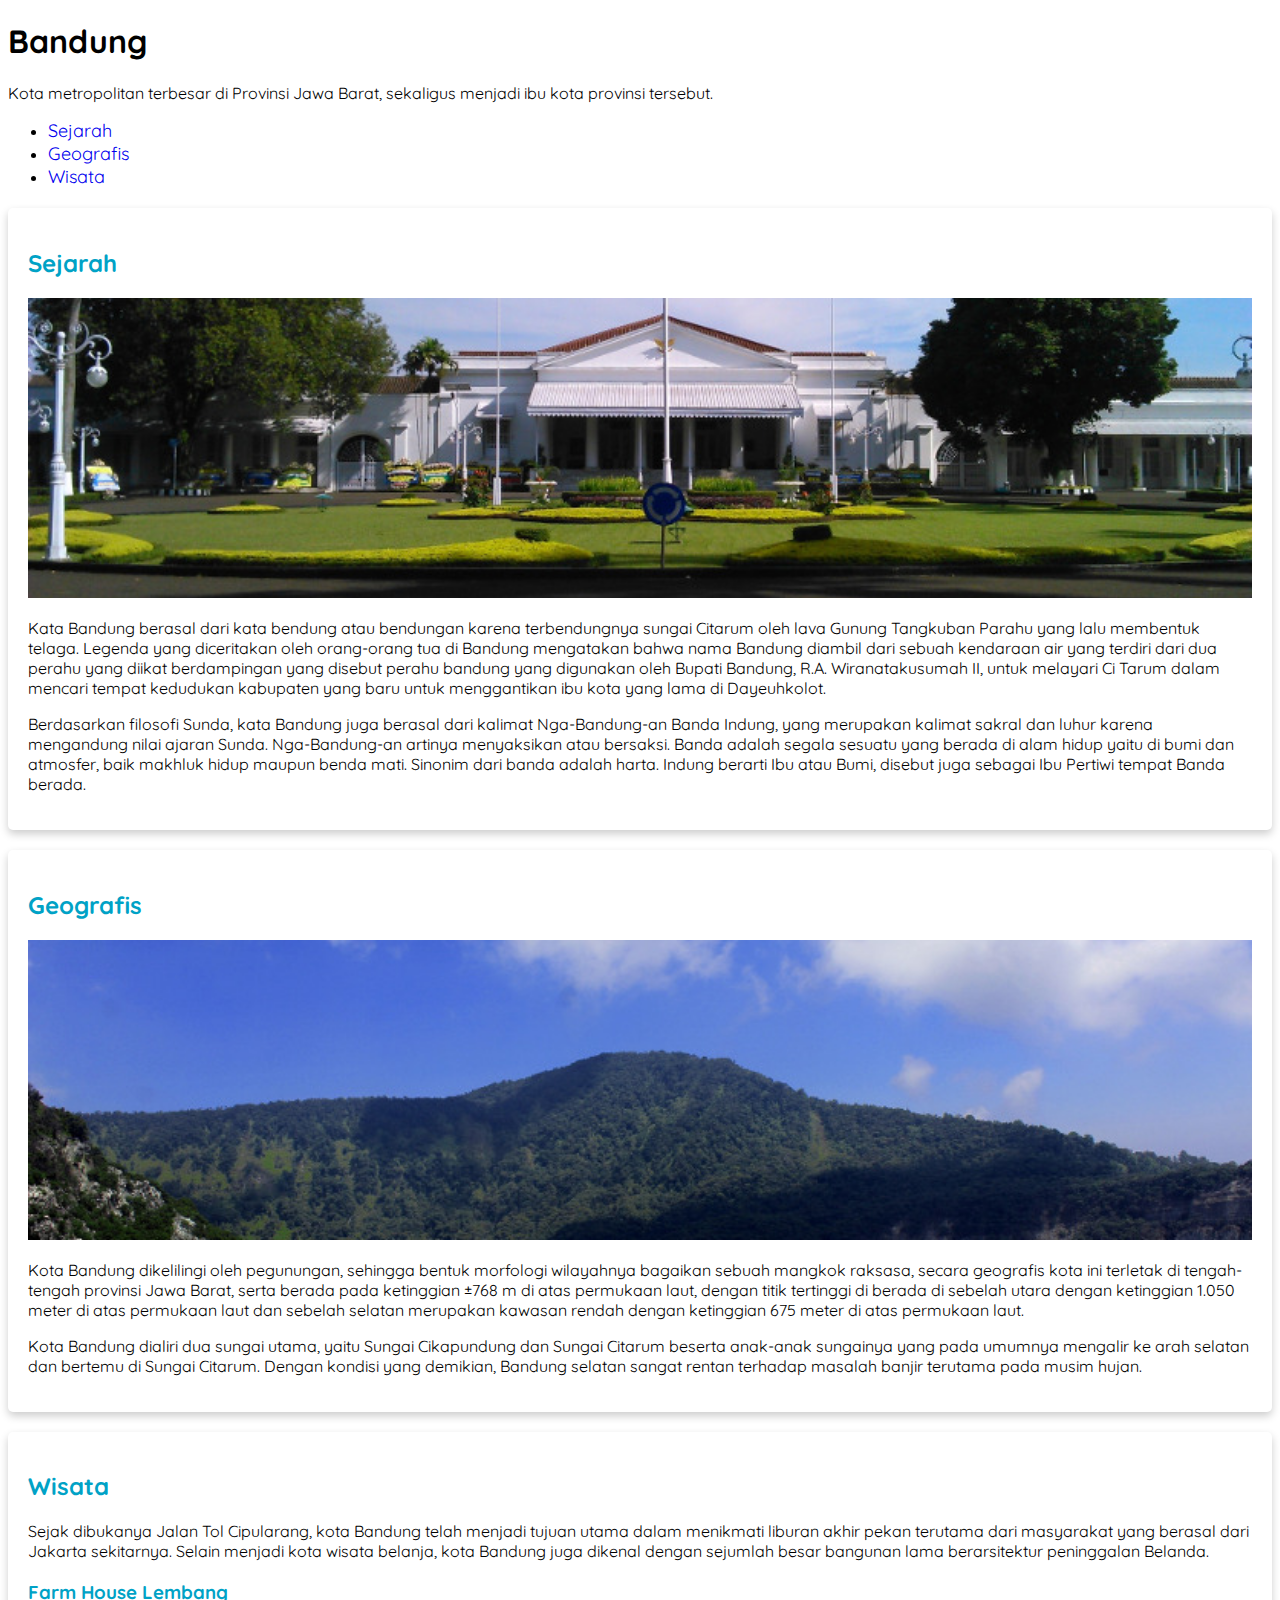
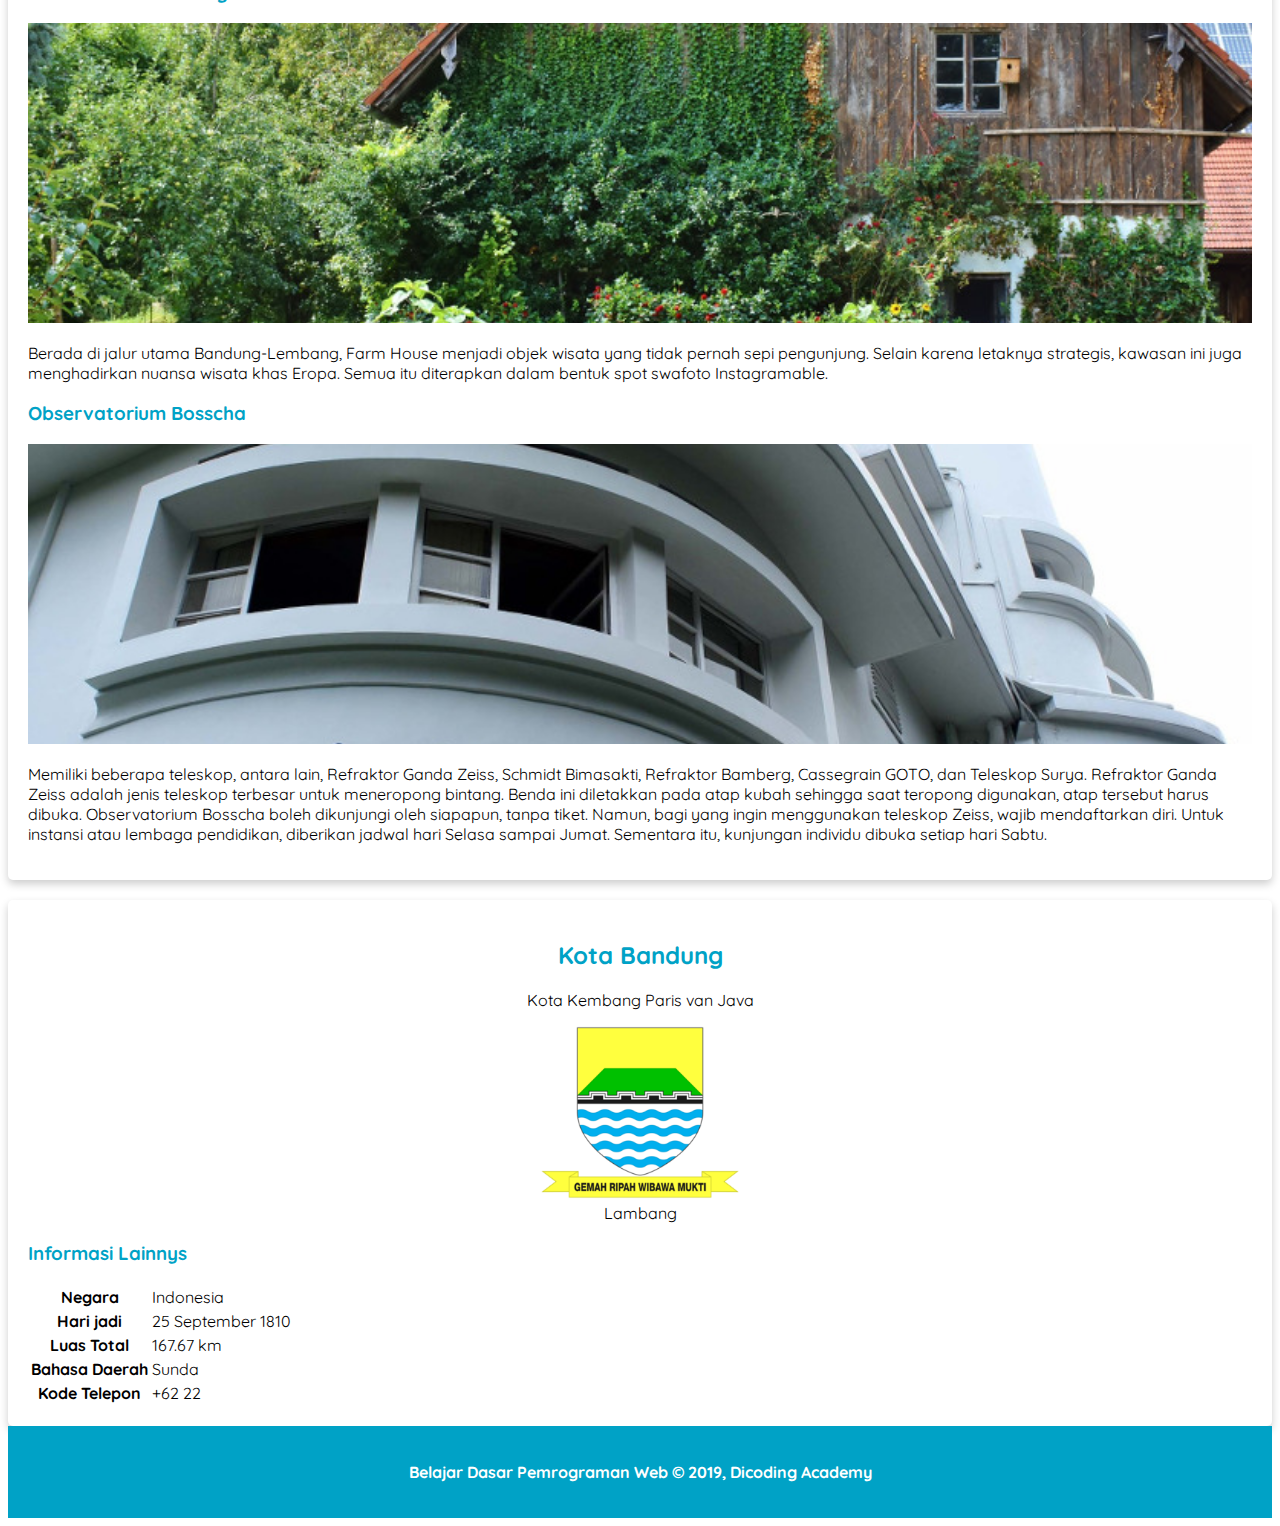
==== commit 3501341f: "Menerapkan Card Style pada Elemen Article" ====
--- a/index.html
+++ b/index.html
@@ -35,7 +35,7 @@
 
     <main>
         <div id="content">
-            <article id="sejarah">
+            <article id="sejarah" class="card">
                 <h2>Sejarah</h2>
                 <img src="assets/image/history.jpg" alt="Sejarah" class="featured-image" />
                 <p>
@@ -59,7 +59,7 @@
                 </p>
             </article>
 
-            <article id="geografis">
+            <article id="geografis" class="card">
                 <h2>Geografis</h2>
                 <img src="assets/image/geografis.jpg" alt="Geografis" class="featured-image" />
                 <p>
@@ -80,7 +80,7 @@
                 </p>
             </article>
 
-            <article id="wisata">
+            <article id="wisata" class="card">
                 <h2>Wisata</h2>
                 <p>
                     Sejak dibukanya Jalan Tol Cipularang, kota Bandung telah menjadi tujuan
@@ -120,7 +120,7 @@
         </div>
 
         <aside>
-            <article class="profile">
+            <article class="profile card">
                 <header>
                     <h2>Kota Bandung</h2>
                     <p>Kota Kembang Paris van Java</p>
--- a/assets/styles/style.css
+++ b/assets/styles/style.css
@@ -37,4 +37,11 @@
 
 .profile img {
     width: 200px;
+}
+
+.card {
+    box-shadow: 0 4px 8px 0 rgba(0, 0, 0, 0.2);
+    border-radius: 5px;
+    padding: 20px;
+    margin-top: 20px;
 }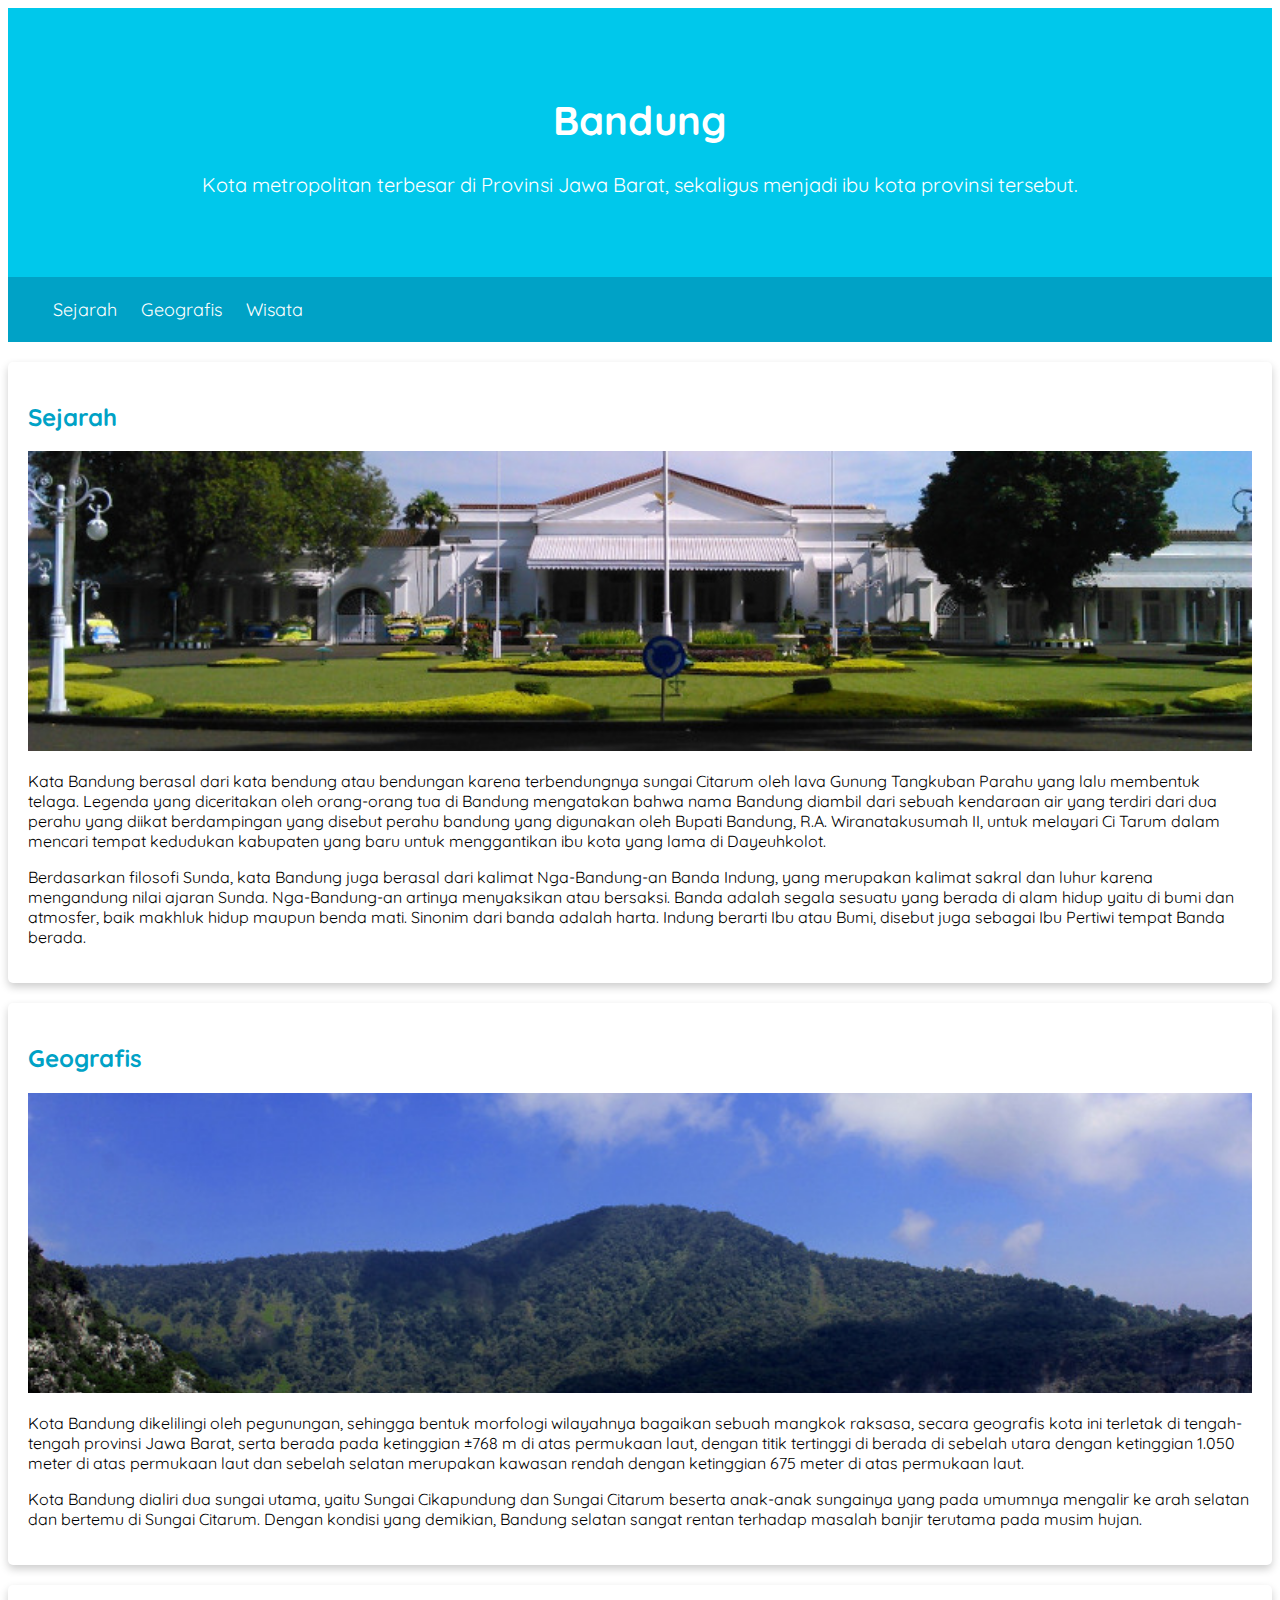
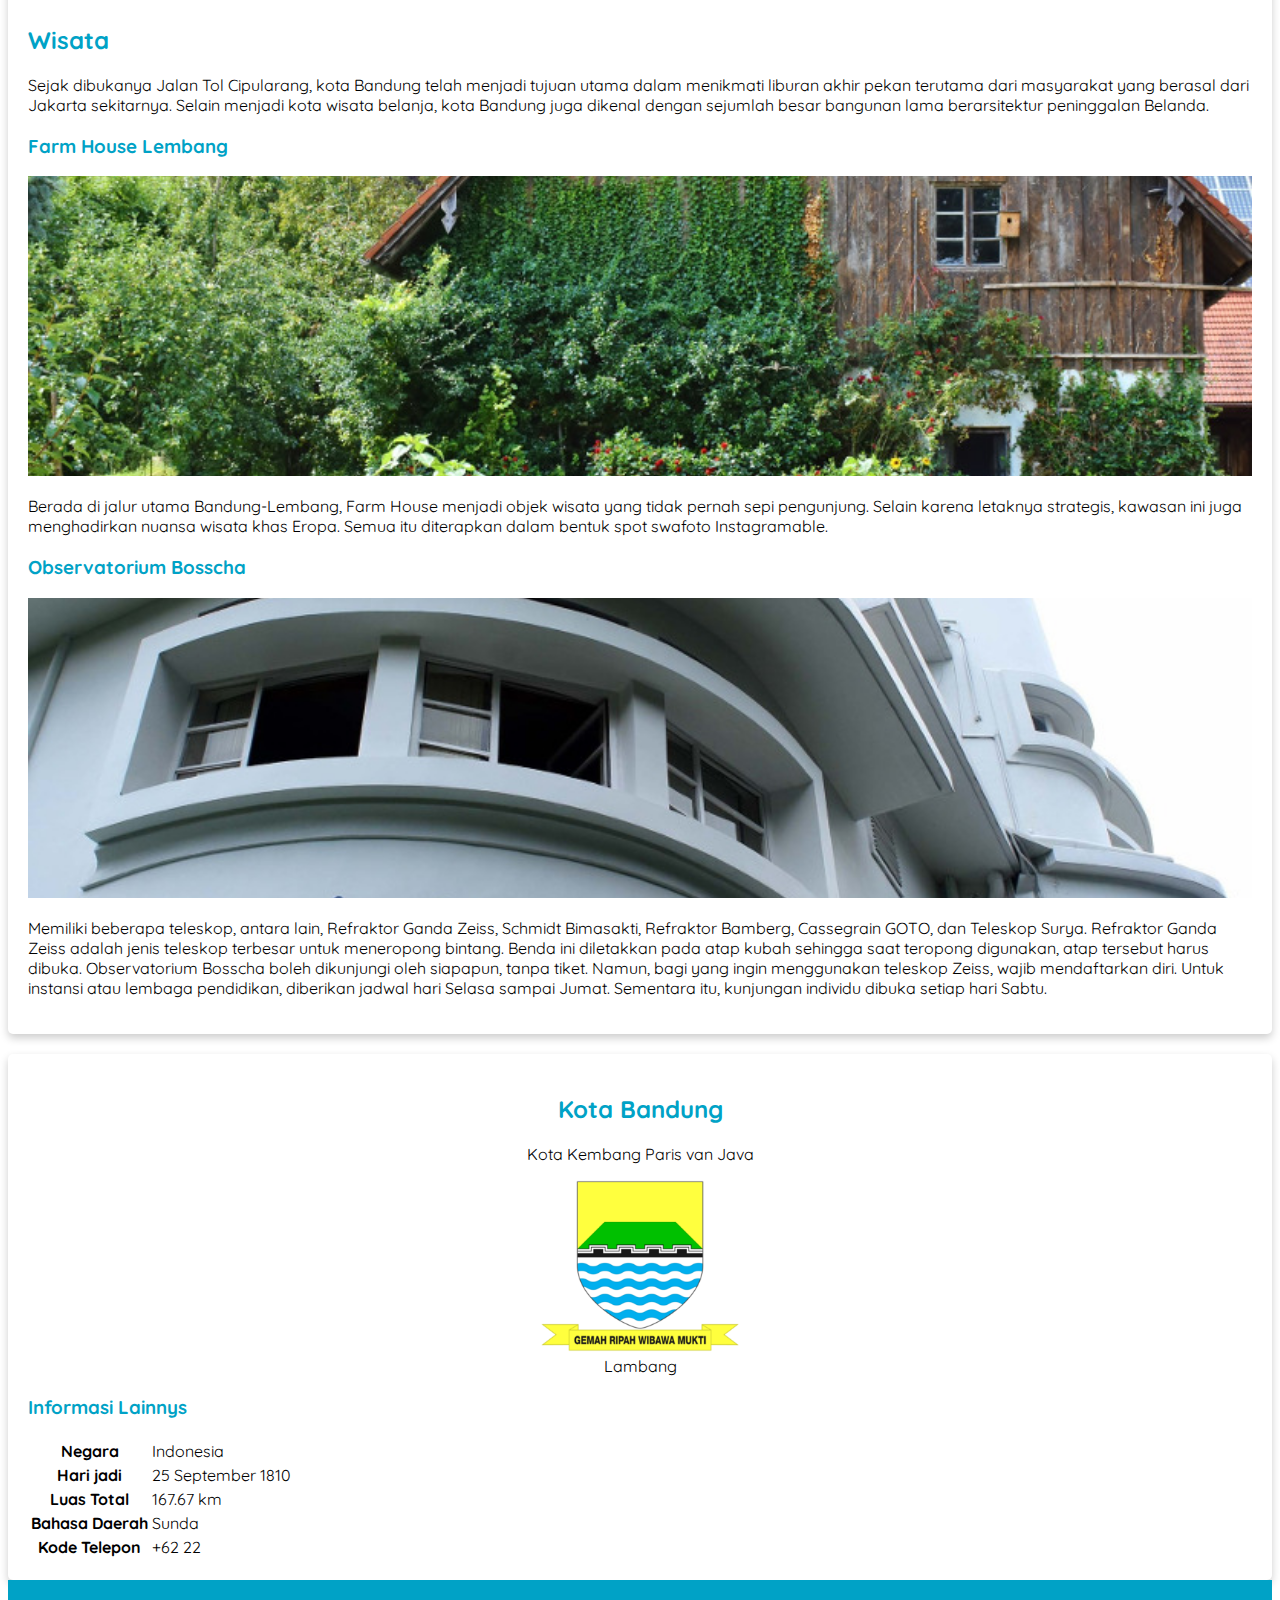
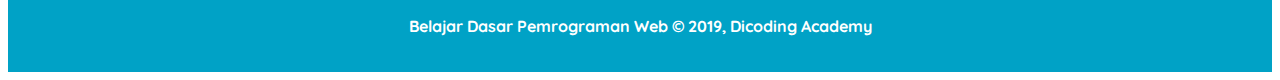
==== commit 982f744b: "Menerapkan Jumbotron dan Navigasi pada Elemen Header" ====
--- a/index.html
+++ b/index.html
@@ -12,11 +12,13 @@
 
 <body>
     <header>
-        <h1>Bandung</h1>
-        <p>
-            Kota metropolitan terbesar di Provinsi Jawa Barat, sekaligus menjadi ibu
-            kota provinsi tersebut.
-        </p>
+        <div class="jumbotron">
+            <h1>Bandung</h1>
+            <p>
+                Kota metropolitan terbesar di Provinsi Jawa Barat, sekaligus menjadi ibu
+                kota provinsi tersebut.
+            </p>
+        </div>
 
         <nav>
             <ul>
--- a/assets/styles/style.css
+++ b/assets/styles/style.css
@@ -9,7 +9,7 @@
 footer {
     padding: 20px;
     color: white;
-    background-color: #00a2c6;
+    background-color: #00A2C6;
     text-align: center;
     font-weight: bold;
 }
@@ -18,6 +18,7 @@
     font-size: 18px;
     font-weight: 400;
     text-decoration: none;
+    color: white;
 }
 
 nav a:hover {
@@ -44,4 +45,23 @@
     border-radius: 5px;
     padding: 20px;
     margin-top: 20px;
+}
+
+.jumbotron {
+    font-size: 20px;
+    padding: 60px;
+    background-color: #00C8EB;
+    text-align: center;
+    color: white;
+}
+
+nav li {
+    display: inline;
+    list-style-type: none;
+    margin-right: 20px;
+}
+ 
+nav {
+    background-color: #00a2c6;
+    padding: 5px;
 }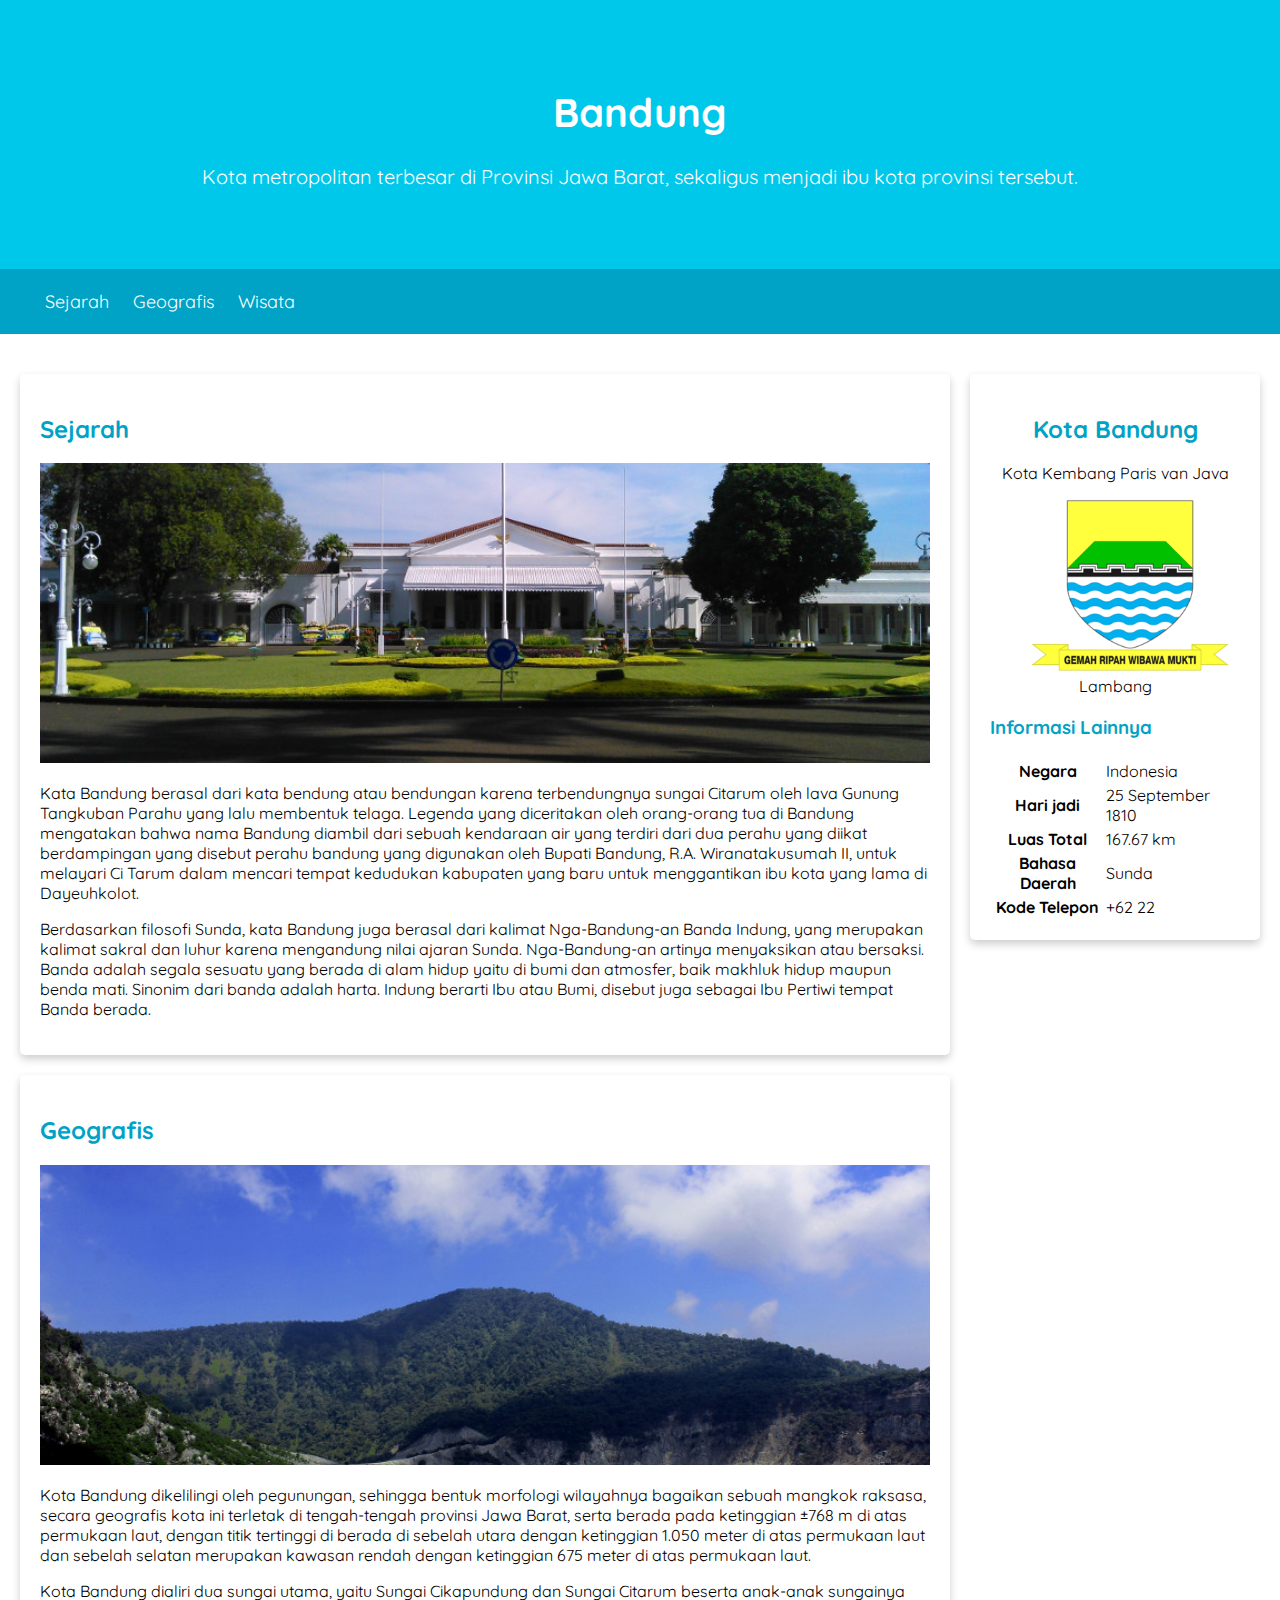
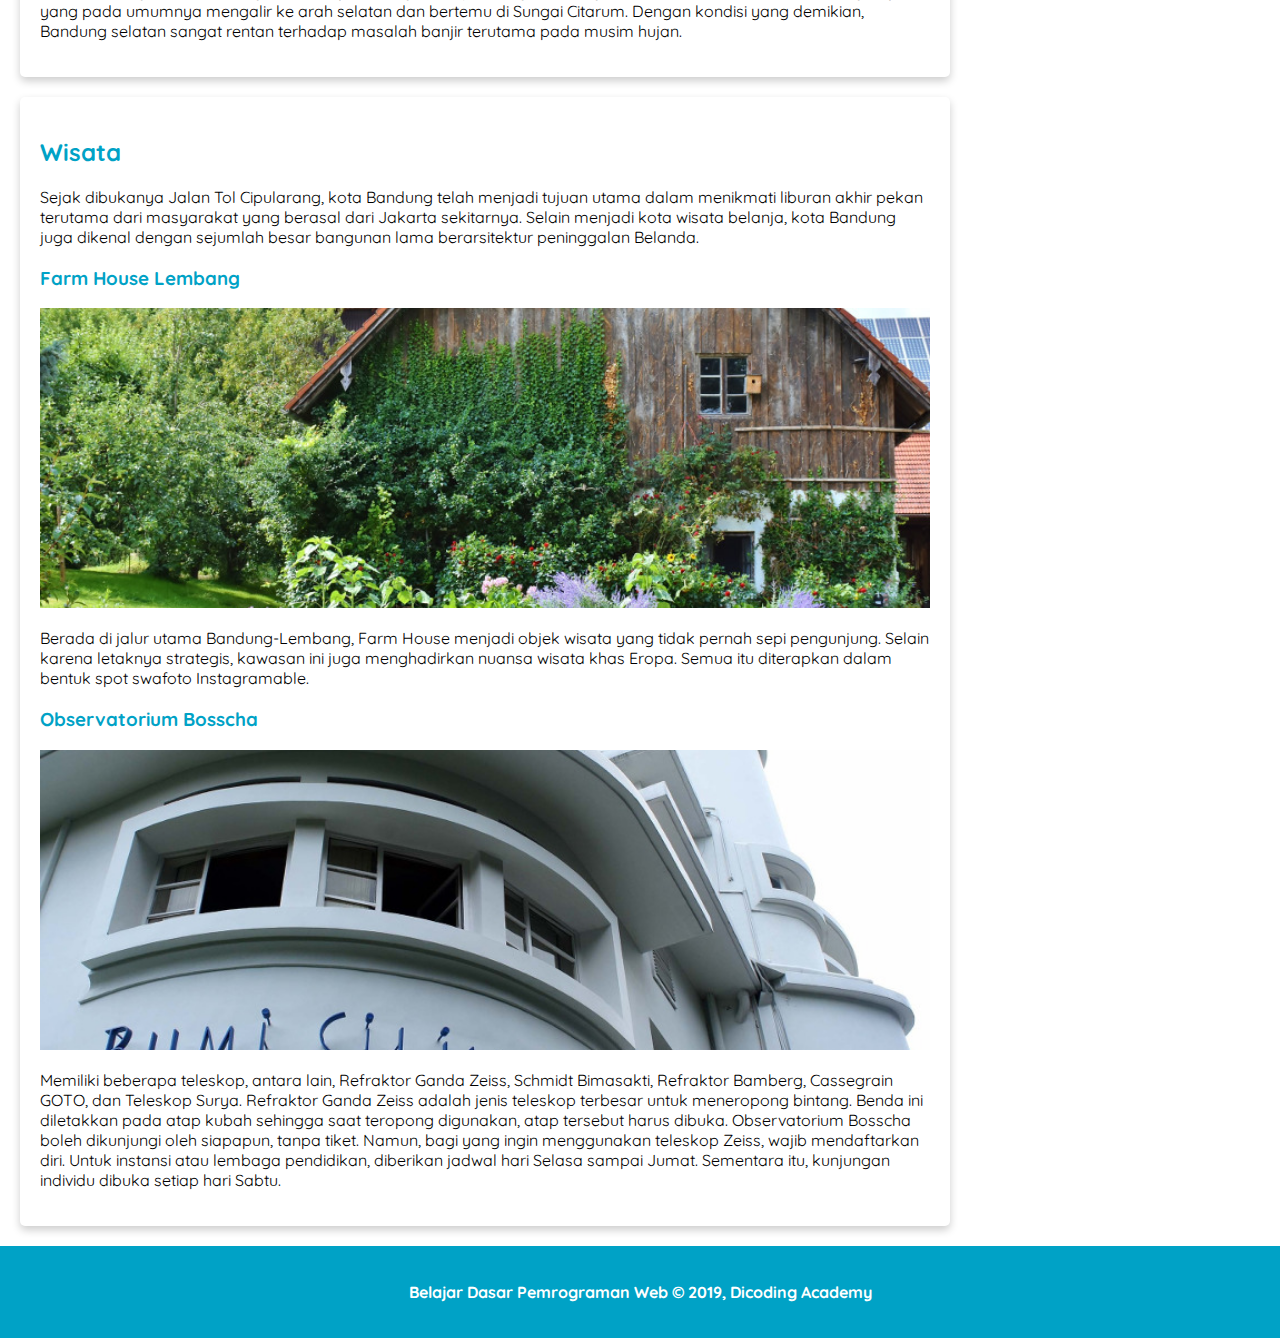
==== commit 3b7019d6: "Membuat Mobile Version untuk Halaman Profil" ====
--- a/index.html
+++ b/index.html
@@ -3,6 +3,7 @@
 
 <head>
     <meta charset="utf-8">
+    <meta name="viewport" content="width=device-width, initial-scale=1.0" />
     <title>Halaman Profil Bandung</title>
     <link rel="stylesheet" href="assets/styles/style.css">
     <link rel="preconnect" href="https://fonts.googleapis.com">
@@ -133,7 +134,7 @@
                 </header>
 
                 <section>
-                    <h3>Informasi Lainnys</h3>
+                    <h3>Informasi Lainnya</h3>
 
                     <table>
                         <tr>
--- a/assets/styles/style.css
+++ b/assets/styles/style.css
@@ -1,5 +1,11 @@
+* {
+    box-sizing: border-box;
+}
+
 body {
     font-family: 'Quicksand', sans-serif;
+    margin: 0;
+    padding: 0;
 }
    
 h2, h3 {
@@ -64,4 +70,27 @@
 nav {
     background-color: #00a2c6;
     padding: 5px;
+}
+ 
+main {
+    padding: 20px;
+    overflow: auto;
+}
+
+#content {
+    float: left;
+    width: 75%;
+}
+
+aside {
+    float: right;
+    width: 25%;
+    padding-left: 20px;
+}
+
+@media screen and (max-width: 1000px) {
+    #content, aside {
+        width: 100%;
+        padding: 0;
+    }
 }